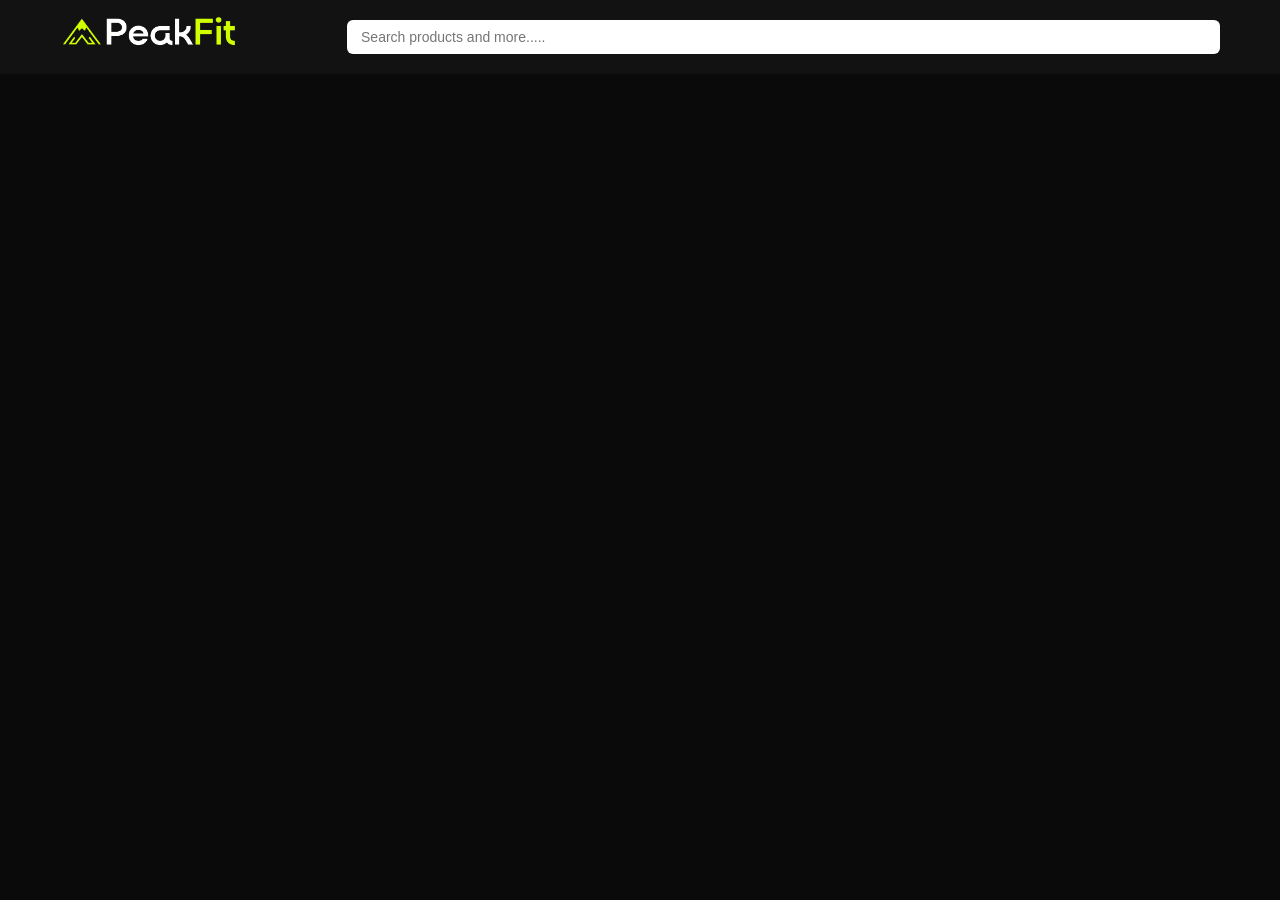
==== index.html @ 90b790bd "Estrusctura html y Google Fonts (Poppins) añadido" ====
<!DOCTYPE html>
<html lang="es">
<head>
  <meta charset="UTF-8">
  <meta name="viewport" content="width=device-width, initial-scale=1.0">

  <title>PeakFit</title>

  <!-- Fuente poppins -->
  <link href="https://fonts.googleapis.com/css2?family=Poppins:wght@400;600;700&display=swap" rel="stylesheet">

  <!-- Estilos -->
  <link rel="stylesheet" href="styles/global.css">
  <link rel="stylesheet" href="styles/header.css">
  <link rel="stylesheet" href="styles/hero.css">
  <link rel="stylesheet" href="styles/productos.css">
  <link rel="stylesheet" href="styles/footer.css">
</head>
<body>

  <div id="app"></div>

  <!-- Scripts -->
  <script src="components/header.js"></script>
  <script src="components/hero.js"></script>
  <script src="components/productos.js"></script>
  <script src="components/footer.js"></script>

</body>
</html>
---- styles/global.css ----
* {
  margin: 0;
  padding: 0;
  box-sizing: border-box;
}

body {
  background: #0a0a0a;
  color: white;
  font-family: sans-serif;
}
---- styles/header.css ----
/* header.css - Jisell Castro */

/* GENERAL */
.header {
  background-color: #121212;
  color: white;
  font-family: 'Poppins', sans-serif;
}

/* Logo, buscador e iconos */
.top-header {
  display: flex;
  align-items: center;
  justify-content: space-between;
  padding: 14px 60px;
  gap: 10px;
}

/* LOGO */
.logo img {
  width: 180px;
  height: auto;
}

/* BUSCADOR */
.search-box {
  flex: 0.9;
  display: flex;
  align-items: center;
  background: white;
  border-radius: 6px;
  overflow: hidden;
}

.search-box input {
  flex: 1;
  padding: 9px 14px;
  border: none;
  outline: none;
  font-size: 14px;
}

.search-box button {
  background: white;
  border: none;
  padding: 9px 13px;
  cursor: pointer;
}

.search-box button img {
  width: 16px;
  height: 16px;
}

/* ICONOS */
.icons {
  display: flex;
  gap: 18px;
}

.icons img {
  width: 30px;
  height: 30px;
}

/* Navegacion */
.bottom-header {
  display: flex;
  align-items: center;
  justify-content: space-between;
  padding: 10px 32px;
  border-top: 1px solid #2a2a2a;
}

.nav-links {
  display: flex;
  gap: 32px;
}

.nav-links a {
  color: white;
  text-decoration: none;
  font-size: 14px;
}
---- styles/hero.css ----
/* hero.css - Daniels Arias */
---- styles/productos.css ----
/* productos.css - Jhon Jairo Aguilar */
---- styles/footer.css ----
/* footer.css - Jhon Jairo Aguilar */
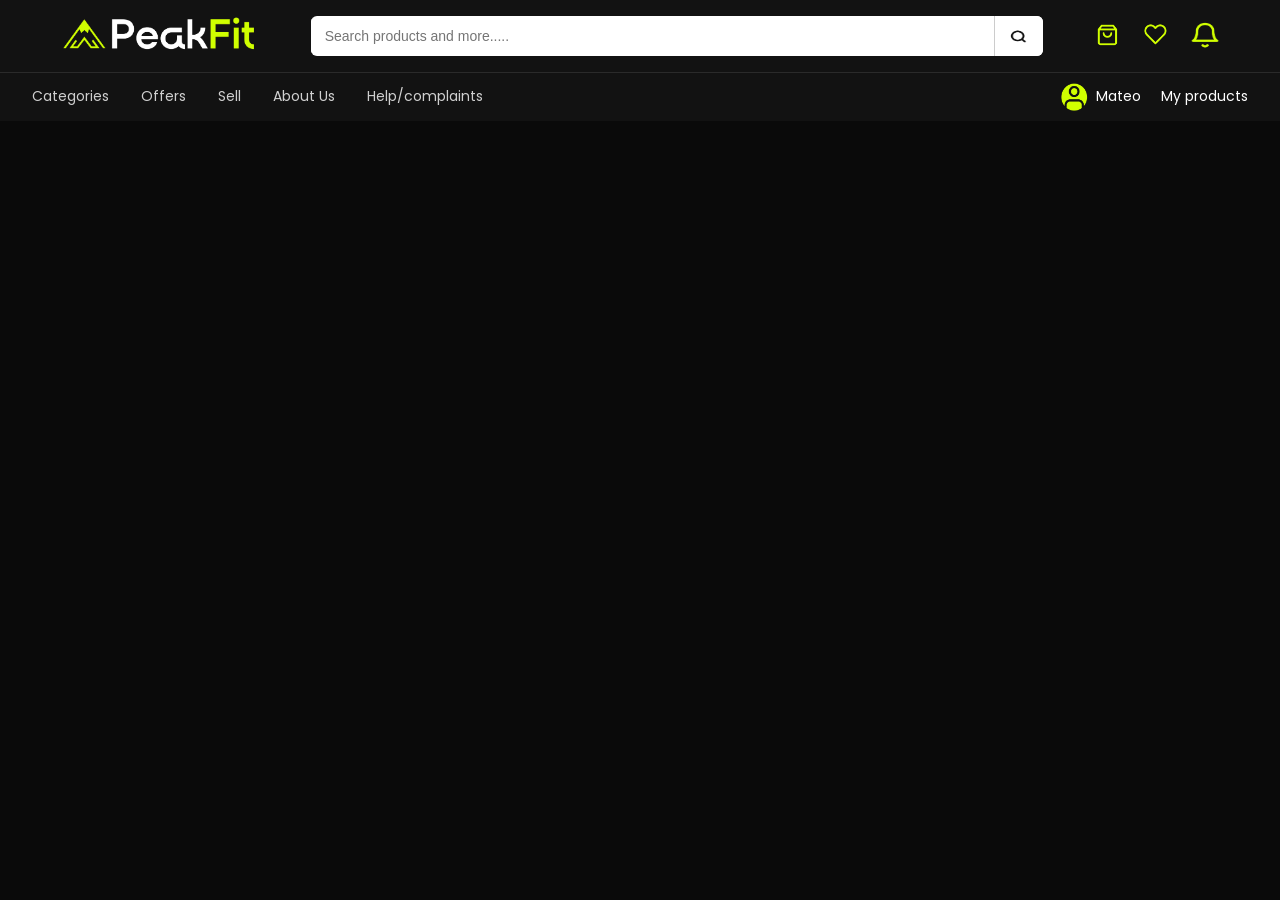
==== commit 87111c67: "estilos" ====
--- a/index.html
+++ b/index.html
@@ -1,21 +1,18 @@
 <!DOCTYPE html>
 <html lang="es">
+
 <head>
   <meta charset="UTF-8">
   <meta name="viewport" content="width=device-width, initial-scale=1.0">
-
   <title>PeakFit</title>
-
-  <!-- Fuente poppins -->
-  <link href="https://fonts.googleapis.com/css2?family=Poppins:wght@400;600;700&display=swap" rel="stylesheet">
-
-  <!-- Estilos -->
   <link rel="stylesheet" href="styles/global.css">
   <link rel="stylesheet" href="styles/header.css">
   <link rel="stylesheet" href="styles/hero.css">
   <link rel="stylesheet" href="styles/productos.css">
   <link rel="stylesheet" href="styles/footer.css">
+  <link rel="stylesheet" href="https://cdnjs.cloudflare.com/ajax/libs/font-awesome/6.5.0/css/all.min.css">
 </head>
+
 <body>
 
   <div id="app"></div>
@@ -27,4 +24,5 @@
   <script src="components/footer.js"></script>
 
 </body>
+
 </html>
--- a/styles/global.css
+++ b/styles/global.css
@@ -8,4 +8,4 @@
   background: #0a0a0a;
   color: white;
   font-family: sans-serif;
-}+}
--- a/styles/header.css
+++ b/styles/header.css
@@ -12,14 +12,28 @@
   display: flex;
   align-items: center;
   justify-content: space-between;
-  padding: 14px 60px;
+  padding: 14px 60px 14px 60px;
   gap: 10px;
 }
 
 /* LOGO */
+.logo {
+  display: flex;
+  align-items: center;
+  gap: 10px;
+  font-size: 24px;
+  font-weight: bold;
+  color: white;
+  white-space: nowrap;
+}
+
 .logo img {
-  width: 180px;
+  width: 200px;
   height: auto;
+}
+
+.logo span {
+  color: #D0FF00;
 }
 
 /* BUSCADOR */
@@ -38,32 +52,43 @@
   border: none;
   outline: none;
   font-size: 14px;
+  color: #333;
 }
 
 .search-box button {
   background: white;
   border: none;
+  border-left: 1px solid #ccc;
   padding: 9px 13px;
   cursor: pointer;
+  display: flex;
+  align-items: center;
 }
 
 .search-box button img {
-  width: 16px;
-  height: 16px;
-}
-
-/* ICONOS */
+  width: 22px;
+  height: 22px;
+}
+
+.search-box button img {
+  width: 22px;
+  height: 22px;
+}
+
+/* ICONOS: carrito, corazon y campana */
 .icons {
   display: flex;
+  align-items: center;
   gap: 18px;
 }
 
 .icons img {
   width: 30px;
   height: 30px;
-}
-
-/* Navegacion */
+  cursor: pointer;
+}
+
+/* Navegacion y usuario */
 .bottom-header {
   display: flex;
   align-items: center;
@@ -72,13 +97,122 @@
   border-top: 1px solid #2a2a2a;
 }
 
+/* links de navegacion */
 .nav-links {
   display: flex;
   gap: 32px;
 }
 
 .nav-links a {
-  color: white;
+  color: rgba(255, 255, 255, 0.8);
   text-decoration: none;
   font-size: 14px;
-}+}
+
+.nav-links a:hover {
+  color: white;
+}
+
+/* usuario */
+.user-section {
+  display: flex;
+  align-items: center;
+  gap: 20px;
+}
+
+.user-info {
+  display: flex;
+  align-items: center;
+  gap: 8px;
+  font-size: 14px;
+  color: white;
+}
+
+.user-info img {
+  width: 28px;
+  height: 28px;
+}
+
+.my-products {
+  font-size: 14px;
+  color: white;
+  cursor: pointer;
+}
+
+/* RESPONSIVE HEADER*/
+
+@media (max-width: 768px) {
+
+  .top-header {
+    flex-wrap: wrap;
+    padding: 14px 20px;
+    gap: 10px;
+  }
+
+  .logo img {
+    width: 100px;
+  }
+
+  .search-box {
+    flex: 1;
+    width: 100%;
+  }
+
+  .icons img {
+    width: 24px;
+    height: 24px;
+  }
+
+  .bottom-header {
+    flex-direction: column;
+    align-items: flex-start;
+    padding: 10px 20px;
+    gap: 10px;
+  }
+
+  .nav-links {
+    flex-wrap: wrap;
+    gap: 16px;
+  }
+
+  .user-section {
+    gap: 16px;
+  }
+
+}
+
+/* Responsive para celular */
+@media (max-width: 480px) {
+
+  .top-header {
+    padding: 10px 16px;
+  }
+
+  .logo img {
+    width: 80px;
+  }
+
+  .icons {
+    gap: 12px;
+  }
+
+  .icons img {
+    width: 20px;
+    height: 20px;
+  }
+
+  .nav-links {
+    gap: 12px;
+  }
+
+  .nav-links a {
+    font-size: 12px;
+  }
+
+  .search-box button img {
+    width: 18px;
+    height: 18px;
+  }
+
+}
+
--- a/styles/hero.css
+++ b/styles/hero.css
@@ -1 +1,146 @@
-/* hero.css - Daniels Arias */+/* hero.css - Persona 2 */
+
+@import url('https://fonts.googleapis.com/css2?family=Bayon&family=Jost:ital,wght@1,400&family=Poppins:wght@600&display=swap');
+
+/* ── BANNER SUPERIOR ── */
+.hero-top-banner {
+  background: #D0FF00;
+  text-align: center;
+  padding: 4px;
+  font-family: 'Jost', sans-serif;
+  font-style: italic;
+  font-size: 26px;
+  color: #0a0a0a;
+  letter-spacing: 1px;
+}
+
+/* ── HERO ── */
+.hero {
+  position: relative;
+  width: 100%;
+  height: 90vh;
+  background: linear-gradient(to bottom, #270149 0%, #0a0a0a 100%);
+  overflow: hidden;
+  display: flex;
+  align-items: center;
+}
+
+/* ── LOGO FONDO ── */
+.hero-bg-logo {
+  position: absolute;
+  right: 150px;
+  top: 50%;
+  transform: translateY(-50%);
+  height: 60%;
+  opacity: 1;
+  z-index: 1;
+}
+
+/* ── IMAGEN ATLETA ── */
+.hero-atleta {
+  position: absolute;
+  right: 80px;
+  bottom: 0;
+  height: 95%;
+  z-index: 2;
+  transition: opacity 0.4s ease-in-out;
+}
+
+/* ── CONTENIDO TEXTO ── */
+.hero-content {
+  position: relative;
+  z-index: 3;
+  padding: 0 60px;
+}
+
+.hero-aspire {
+  font-family: 'Bayon', sans-serif;
+  font-size: 16px;
+  color: rgba(255, 255, 255, 0.5);
+  letter-spacing: 3px;
+  text-transform: uppercase;
+  margin-bottom: 12px;
+}
+
+.hero-titulo {
+  font-family: 'Bayon', sans-serif;
+  font-size: 100px;
+  color: white;
+  line-height: 0.95;
+  text-transform: uppercase;
+  margin-bottom: 40px;
+  transition: opacity 0.4s ease-in-out;
+}
+
+.hero-titulo span {
+  color: #D0FF00;
+}
+
+/* ── BOTÓN ── */
+.hero-btn {
+  background: #D0FF00;
+  border: none;
+  padding: 20px 40px;
+  font-family: 'Poppins', sans-serif;
+  font-size: 20px;
+  font-weight: 600;
+  color: #0a0a0a;
+  cursor: pointer;
+  border-radius: 6px;
+  transition: background 0.2s;
+  display: flex;
+  align-items: center;
+  gap: 16px;
+}
+
+.hero-btn-flecha {
+  width: 48px;
+  height: 48px;
+  object-fit: contain;
+}
+.hero-btn:hover {
+  background: white;
+}
+
+.hero-btn-flecha {
+  width: 36px;
+  height: 36px;
+  object-fit: contain;
+}
+
+/* ── PUNTOS ── */
+.hero-dots {
+  position: absolute;
+  bottom: 60px;
+  left: 50%;
+  transform: translateX(-50%);
+  display: flex;
+  gap: 16px;
+  z-index: 4;
+}
+
+.hero-dot {
+  width: 18px;
+  height: 18px;
+  border-radius: 50%;
+  background: rgba(255, 255, 255, 0.4);
+  border: none;
+  cursor: pointer;
+  transition: background 0.3s;
+}
+
+.hero-dot.active {
+  background: white;
+}
+
+/* ── BANNER INFERIOR ── */
+.hero-bottom-banner {
+  background: #D0FF00;
+  padding: 14px;
+  text-align: center;
+  font-family: 'Bayon', sans-serif;
+  font-size: 36px;
+  color: #0a0a0a;
+  letter-spacing: 30px;
+  text-transform: uppercase;
+}
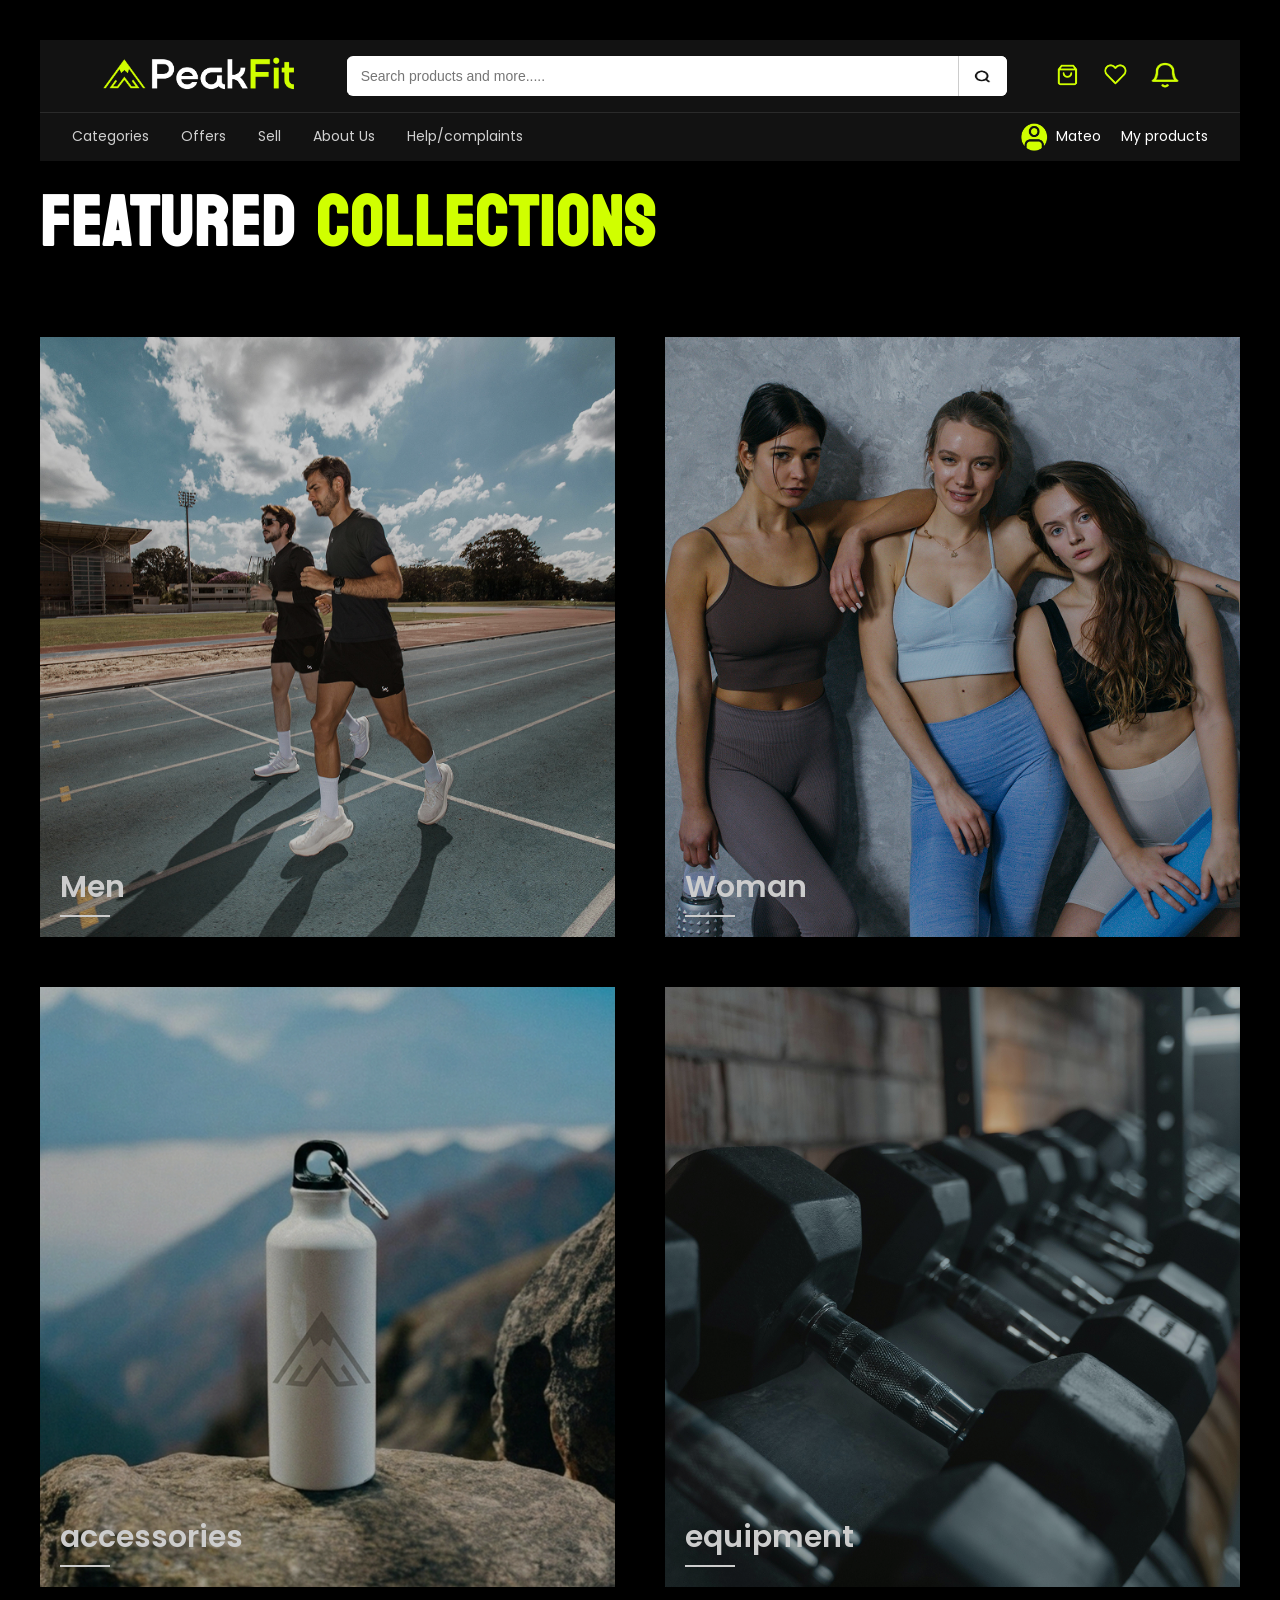
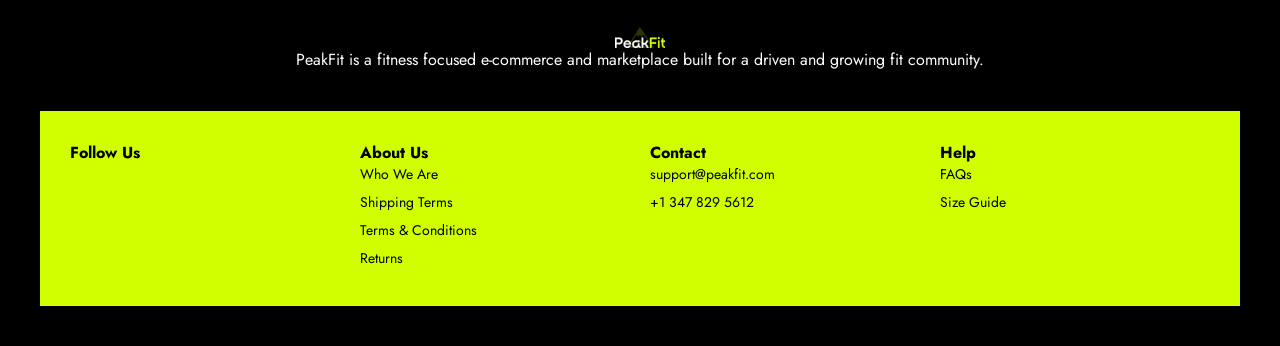
==== commit 7043401d: "in procces" ====
--- a/index.html
+++ b/index.html
@@ -5,17 +5,28 @@
   <meta charset="UTF-8">
   <meta name="viewport" content="width=device-width, initial-scale=1.0">
   <title>PeakFit</title>
+
+  <!-- Estilos -->
   <link rel="stylesheet" href="styles/global.css">
   <link rel="stylesheet" href="styles/header.css">
   <link rel="stylesheet" href="styles/hero.css">
   <link rel="stylesheet" href="styles/productos.css">
   <link rel="stylesheet" href="styles/footer.css">
-  <link rel="stylesheet" href="https://cdnjs.cloudflare.com/ajax/libs/font-awesome/6.5.0/css/all.min.css">
 </head>
 
 <body>
 
   <div id="app"></div>
+
+
+
+
+
+
+
+
+  <section id="collections-section"> </section>
+  <footer id="footer"></footer>
 
   <!-- Scripts -->
   <script src="components/header.js"></script>
--- a/styles/hero.css
+++ b/styles/hero.css
@@ -1,4 +1,4 @@
-/* hero.css - Persona 2 */
+/* hero.css - Daniels Arias */
 
 @import url('https://fonts.googleapis.com/css2?family=Bayon&family=Jost:ital,wght@1,400&family=Poppins:wght@600&display=swap');
 
@@ -143,4 +143,138 @@
   color: #0a0a0a;
   letter-spacing: 30px;
   text-transform: uppercase;
+}
+/* ── RESPONSIVE ── */
+
+/* ── TABLET (iPad ~768px–1024px) ── */
+@media (max-width: 1024px) {
+  .hero {
+    height: 80vh;
+    min-height: 560px;
+  }
+
+  .hero-bg-logo {
+    right: 60px;
+    height: 50%;
+  }
+
+  .hero-atleta {
+    right: 20px;
+    height: 80%;
+  }
+
+  .hero-content {
+    padding: 0 40px;
+    max-width: 55%;
+  }
+
+  .hero-titulo {
+    font-size: 72px;
+  }
+
+  .hero-btn {
+    padding: 16px 28px;
+    font-size: 17px;
+  }
+
+  .hero-bottom-banner {
+    font-size: 28px;
+    letter-spacing: 16px;
+  }
+}
+
+/* ── PHONE (≤767px) ── */
+@media (max-width: 767px) {
+  .hero-top-banner {
+    font-size: 16px;
+    padding: 6px 12px;
+  }
+
+  .hero {
+    height: 100svh;
+    min-height: 600px;
+    flex-direction: column;
+    align-items: stretch;
+    justify-content: flex-start;
+    background: linear-gradient(to bottom, #270149 0%, #0a0a0a 100%);
+  }
+
+  .hero-bg-logo {
+    top: 18%;
+    right: 50%;
+    transform: translateX(50%);
+    height: 38%;
+    opacity: 1;
+    z-index: 1;
+  }
+
+  .hero-atleta {
+    position: absolute;
+    top: 8%;
+    left: 0;
+    right: 0;
+    width: 100%;
+    height: 55%;
+    object-fit: contain;
+    object-position: bottom center;
+    z-index: 2;
+  }
+
+  .hero-content {
+    position: absolute;
+    bottom: 90px;
+    left: 0;
+    right: 0;
+    z-index: 3;
+    padding: 0 28px;
+    max-width: 100%;
+    background: transparent;
+  }
+
+  .hero-aspire {
+    font-size: 11px;
+    letter-spacing: 3px;
+    margin-bottom: 10px;
+    color: rgba(255, 255, 255, 0.45);
+  }
+
+  .hero-titulo {
+    font-size: 44px;
+    line-height: 0.93;
+    margin-bottom: 24px;
+  }
+
+  .hero-btn {
+    padding: 16px 28px;
+    font-size: 15px;
+    gap: 10px;
+    width: 100%;
+    justify-content: center;
+  }
+
+  .hero-btn-flecha {
+    width: 26px;
+    height: 26px;
+  }
+
+  .hero-dots {
+    position: absolute;
+    bottom: 36px;
+    left: 50%;
+    transform: translateX(-50%);
+    justify-content: center;
+    gap: 10px;
+    z-index: 4;
+  }
+
+  .hero-dot {
+    width: 10px;
+    height: 10px;
+  }
+
+  .hero-bottom-banner {
+    font-size: 14px;
+    letter-spacing: 6px;
+    padding: 12px 16px;
+  }
 }
--- a/styles/footer.css
+++ b/styles/footer.css
@@ -1 +1,175 @@
-/* footer.css - Jhon Jairo Aguilar */+@import url("https://fonts.googleapis.com/css2?family=Bayon&family=Jost:ital,wght@1,400&family=Poppins:wght@600&display=swap");
+
+body {
+  background: black;
+  color: white;
+  font-family: "Jost", sans-serif;
+  margin: 40px;
+}
+
+.collections-title {
+  text-align: left;
+  font-size: 70px;
+  font-family: "Bayon", sans-serif;
+  letter-spacing: 2px;
+  padding-bottom: 50px;
+}
+
+.collections-title span {
+  color: #d0ff00;
+}
+
+.collections-container {
+  display: grid;
+  grid-template-columns: repeat(2, 1fr);
+  gap: 50px;
+}
+
+.card {
+  position: relative;
+  overflow: hidden;
+  height: 600px;
+  cursor: pointer;
+}
+
+.card img {
+  width: 100%;
+  height: 100%;
+  object-fit: cover;
+  transition: transform 0.5s ease;
+}
+
+.overlay {
+  position: absolute;
+  bottom: 20px;
+  left: 20px;
+}
+
+.overlay h3 {
+  font-family: "Poppins", sans-serif;
+  font-size: 30px;
+  font-weight: 600;
+  margin-bottom: 5px;
+  transition: color 0.3s ease;
+}
+
+.line {
+  display: block;
+  width: 50px;
+  height: 2px;
+  background: white;
+  transition:
+    width 0.4s ease,
+    background 0.3s ease;
+}
+
+.card:hover img {
+  transform: scale(1.2);
+}
+
+.card:hover h3 {
+  color: #d0ff00;
+}
+
+.card:hover .line {
+  width: 200px;
+  background: #d0ff00;
+}
+
+.card::after {
+  content: "";
+  position: absolute;
+  inset: 0;
+  background: rgba(0, 0, 0, 0.2);
+  transition: 0.3s;
+}
+
+.card:hover::after {
+  background: rgba(0, 0, 0, 0.4);
+}
+
+.footer-top {
+  text-align: center;
+  padding: 40px 20px;
+}
+
+.logo-box {
+  display: flex;
+  justify-content: center;
+  align-items: center;
+  gap: 15px;
+}
+
+.logo-box img {
+  width: 50px;
+}
+
+.logo-box h2 {
+  font-size: 50px;
+  color: #d0ff00;
+  font-family: "Bayon", sans-serif;
+}
+
+.logo-box span {
+  color: white;
+}
+
+.footer-bottom {
+  background: #d0ff00;
+  color: black;
+  display: grid;
+  grid-template-columns: repeat(4, 1fr);
+  padding: 30px;
+  gap: 20px;
+}
+
+.footer-bottom ul {
+  list-style: none;
+  padding: 0;
+}
+
+.footer-bottom li {
+  margin-bottom: 8px;
+  font-size: 14px;
+}
+
+.social i {
+  margin-right: 10px;
+  font-size: 20px;
+  cursor: pointer;
+}
+
+/* Responsive Styles */
+
+@media (max-width: 900px) {
+  .footer-bottom {
+    grid-template-columns: repeat(2, 1fr);
+  }
+}
+
+@media (max-width: 500px) {
+  .footer-bottom {
+    grid-template-columns: 1fr;
+    text-align: center;
+  }
+
+  .collections-title {
+    font-size: 40px;
+    padding-left: 20px;
+  }
+
+  .collections-container {
+    @media (max-width: 500px) {
+      grid-template-columns: 1fr;
+      padding: 20px;
+    }
+  }
+
+  .logo-box h2 {
+    font-size: 35px;
+  }
+
+  .card {
+    height: 250px;
+  }
+}
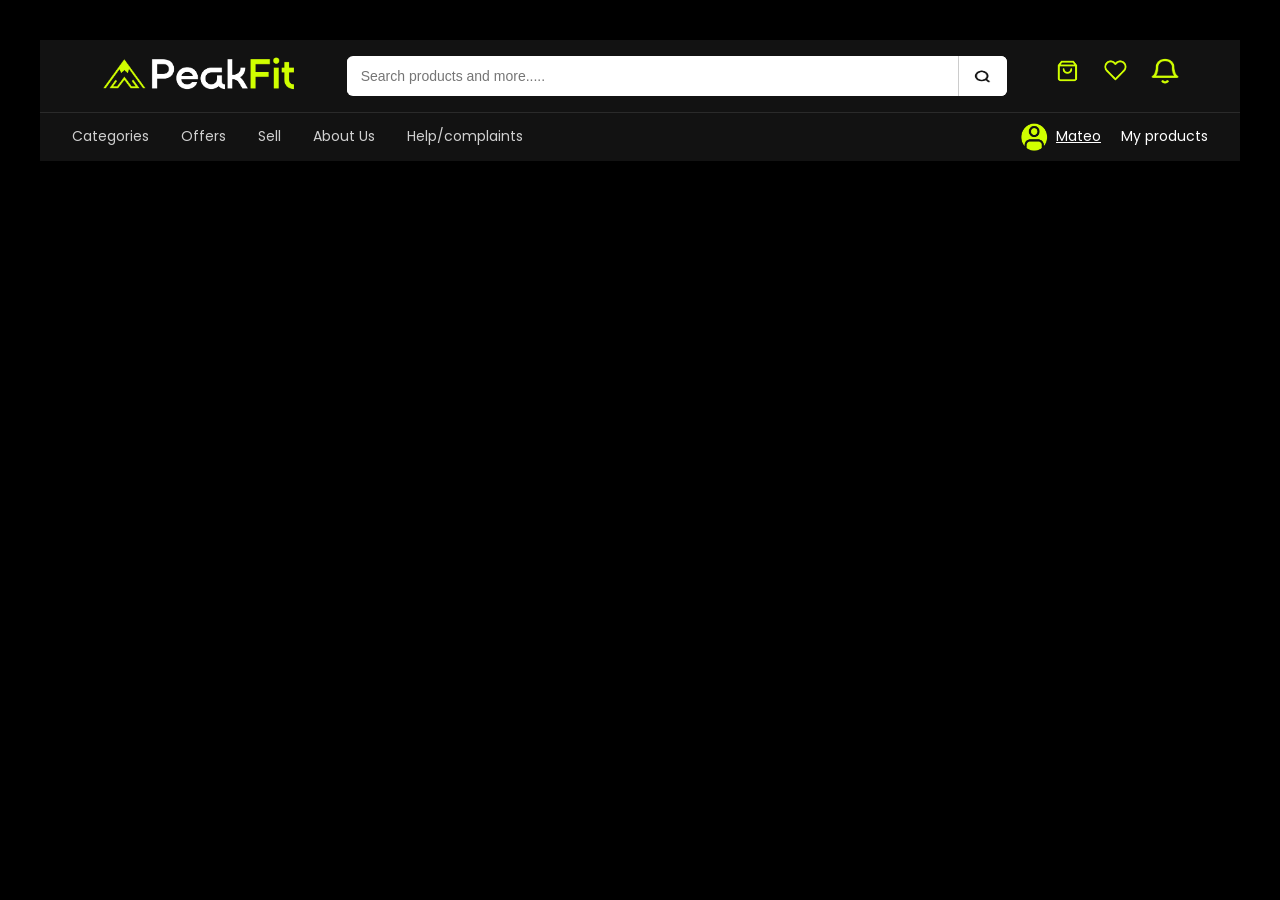
==== commit 738c09d6: "Merge branch 'main' into feature/header" ====
--- a/index.html
+++ b/index.html
@@ -4,7 +4,11 @@
 <head>
   <meta charset="UTF-8">
   <meta name="viewport" content="width=device-width, initial-scale=1.0">
+
   <title>PeakFit</title>
+
+  <!-- Fuente poppins -->
+  <link href="https://fonts.googleapis.com/css2?family=Poppins:wght@400;600;700&display=swap" rel="stylesheet">
 
   <!-- Estilos -->
   <link rel="stylesheet" href="styles/global.css">
@@ -12,21 +16,12 @@
   <link rel="stylesheet" href="styles/hero.css">
   <link rel="stylesheet" href="styles/productos.css">
   <link rel="stylesheet" href="styles/footer.css">
+  <link rel="stylesheet" href="https://cdnjs.cloudflare.com/ajax/libs/font-awesome/6.5.0/css/all.min.css">
 </head>
 
 <body>
 
   <div id="app"></div>
-
-
-
-
-
-
-
-
-  <section id="collections-section"> </section>
-  <footer id="footer"></footer>
 
   <!-- Scripts -->
   <script src="components/header.js"></script>
--- a/styles/header.css
+++ b/styles/header.css
@@ -139,18 +139,18 @@
   cursor: pointer;
 }
 
-/* RESPONSIVE HEADER*/
-
-@media (max-width: 768px) {
+
+/* Responsive de tablet */
+@media (max-width: 1024px) {
 
   .top-header {
     flex-wrap: wrap;
-    padding: 14px 20px;
+    padding: 14px 40px;
     gap: 10px;
   }
 
   .logo img {
-    width: 100px;
+    width: 150px;
   }
 
   .search-box {
@@ -159,20 +159,20 @@
   }
 
   .icons img {
-    width: 24px;
-    height: 24px;
+    width: 26px;
+    height: 26px;
   }
 
   .bottom-header {
     flex-direction: column;
     align-items: flex-start;
-    padding: 10px 20px;
+    padding: 10px 40px;
     gap: 10px;
   }
 
   .nav-links {
     flex-wrap: wrap;
-    gap: 16px;
+    gap: 24px;
   }
 
   .user-section {
@@ -180,6 +180,7 @@
   }
 
 }
+
 
 /* Responsive para celular */
 @media (max-width: 480px) {
@@ -214,5 +215,4 @@
     height: 18px;
   }
 
-}
-
+}
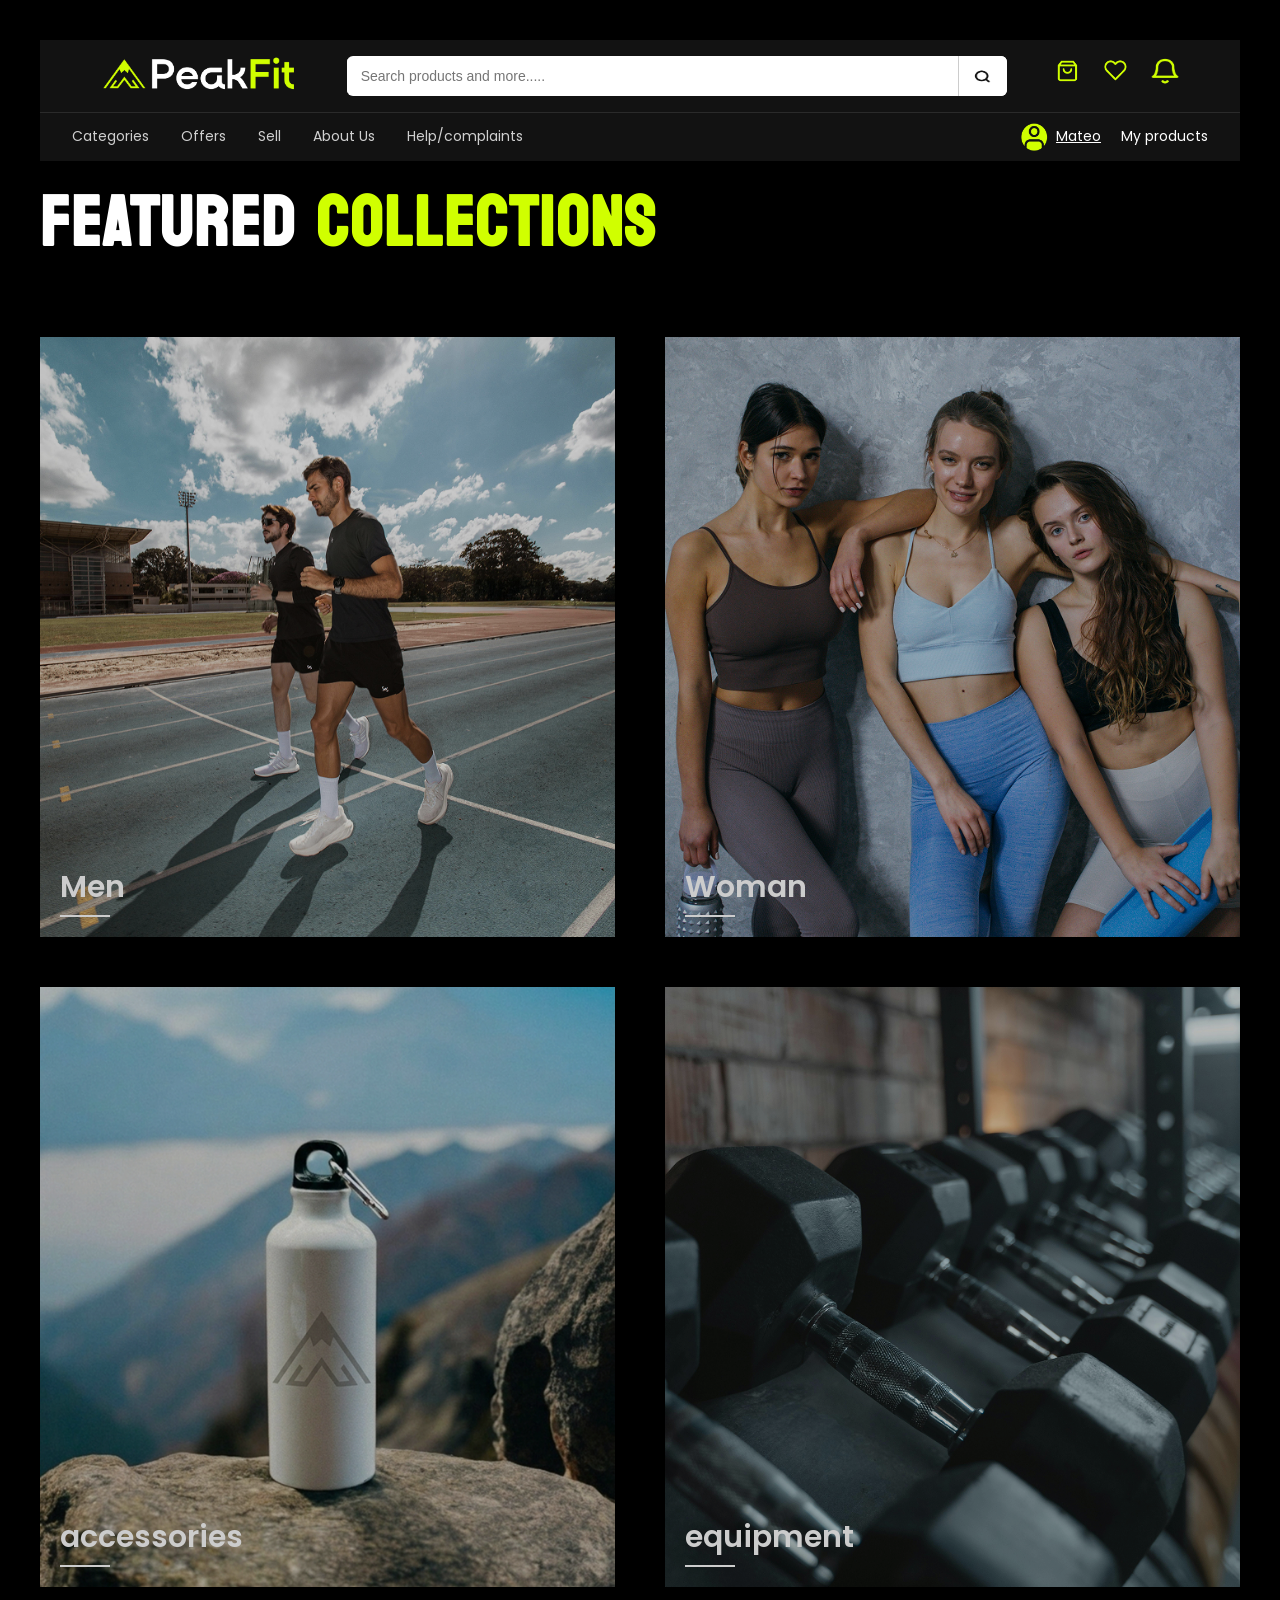
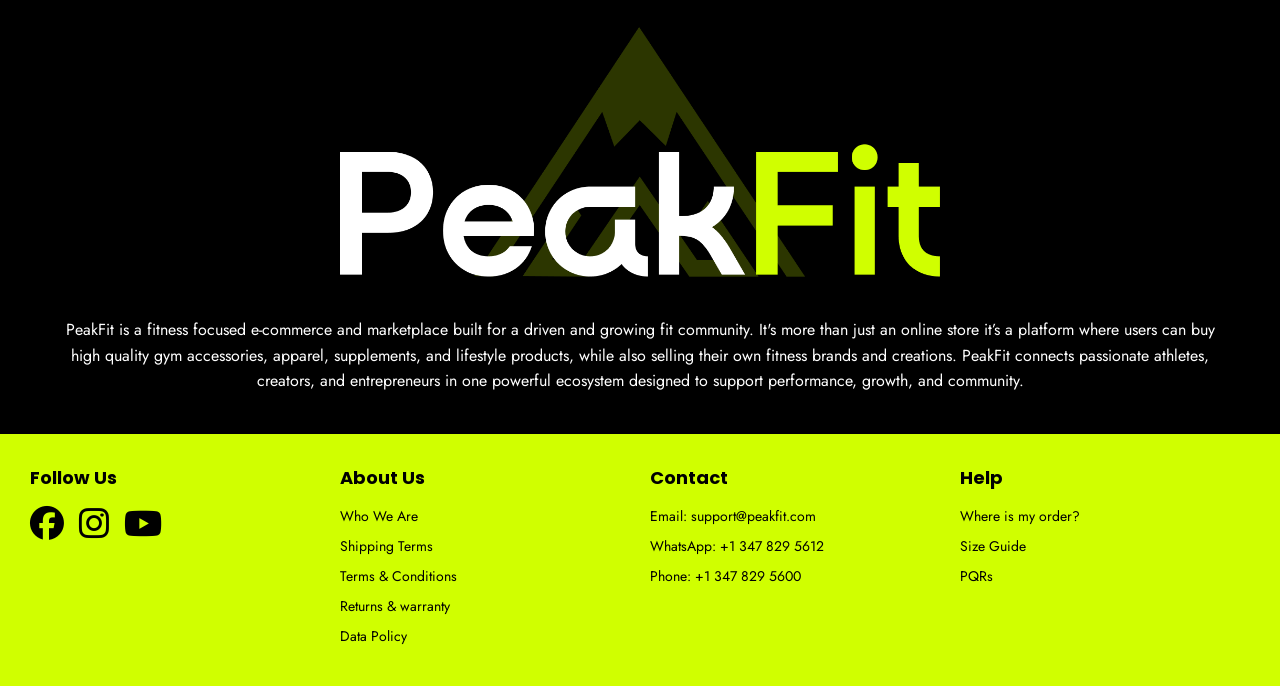
==== commit 0d833eb4: "footer terminado" ====
--- a/index.html
+++ b/index.html
@@ -4,11 +4,7 @@
 <head>
   <meta charset="UTF-8">
   <meta name="viewport" content="width=device-width, initial-scale=1.0">
-
   <title>PeakFit</title>
-
-  <!-- Fuente poppins -->
-  <link href="https://fonts.googleapis.com/css2?family=Poppins:wght@400;600;700&display=swap" rel="stylesheet">
 
   <!-- Estilos -->
   <link rel="stylesheet" href="styles/global.css">
@@ -23,11 +19,22 @@
 
   <div id="app"></div>
 
+
+
+
+
+
+
+
+  <section id="collections-section"> </section>
+  <footer id="footer"></footer>
+
   <!-- Scripts -->
   <script src="components/header.js"></script>
   <script src="components/hero.js"></script>
   <script src="components/productos.js"></script>
   <script src="components/footer.js"></script>
+  <script type="module" src="home.js"></script>
 
 </body>
 
--- a/styles/footer.css
+++ b/styles/footer.css
@@ -1,9 +1,10 @@
-@import url("https://fonts.googleapis.com/css2?family=Bayon&family=Jost:ital,wght@1,400&family=Poppins:wght@600&display=swap");
+@import url("https://fonts.googleapis.com/css2?family=Bayon&family=Jost:wght@1,400&family=Poppins:wght@600&display=swap");
 
 body {
   background: black;
   color: white;
   font-family: "Jost", sans-serif;
+  font-style: normal;
   margin: 40px;
 }
 
@@ -87,10 +88,12 @@
 .card:hover::after {
   background: rgba(0, 0, 0, 0.4);
 }
-
+/* Footer Styles */
 .footer-top {
   text-align: center;
   padding: 40px 20px;
+  line-height: 1.6;
+  
 }
 
 .logo-box {
@@ -101,17 +104,8 @@
 }
 
 .logo-box img {
-  width: 50px;
-}
-
-.logo-box h2 {
-  font-size: 50px;
-  color: #d0ff00;
-  font-family: "Bayon", sans-serif;
-}
-
-.logo-box span {
-  color: white;
+  width: 600px;
+  margin-bottom: 40px;
 }
 
 .footer-bottom {
@@ -121,55 +115,135 @@
   grid-template-columns: repeat(4, 1fr);
   padding: 30px;
   gap: 20px;
+  margin-left: -40px;
+  margin-right: -40px;
+  margin-bottom: -40px;
 }
 
 .footer-bottom ul {
   list-style: none;
   padding: 0;
+  
+}
+
+.footer-bottom h4 {
+  font-size: 18px;
+  margin-bottom: 15px;
+  font-family: "Poppins", sans-serif;
 }
 
 .footer-bottom li {
-  margin-bottom: 8px;
+  margin-bottom: 10px;
   font-size: 14px;
-}
+  transition: color 0.3s ease;
+  cursor: pointer;
+}
+
+.footer-bottom li:hover {
+  color: #6a8306;
+  scale: 1.01; 
+}
+
 
 .social i {
   margin-right: 10px;
-  font-size: 20px;
+  font-size: 34px;
   cursor: pointer;
-}
-
+  
+}
+
+.social i:hover {
+  color: #6a8306;
+  scale: 1.1;
+}
 /* Responsive Styles */
 
+/* ==========================
+   📱 TABLET (≤ 900px)
+========================== */
 @media (max-width: 900px) {
+
+  .collections-title {
+    font-size: 50px;
+  }
+
+  .collections-container {
+    grid-template-columns: repeat(2, 1fr);
+    gap: 30px;
+  }
+
+  .card {
+    height: 400px;
+  }
+
+  /* footer */
   .footer-bottom {
     grid-template-columns: repeat(2, 1fr);
   }
-}
-
+
+  .logo-box img {
+    width: 300px; 
+  }
+}
+
+/* ==========================
+   📱 MOBILE (≤ 500px)
+========================== */
 @media (max-width: 500px) {
+
+  body {
+    margin: 20px; /* menos margen en celular */
+  }
+
+  /* collections */
+  .collections-title {
+    font-size: 38px;
+    padding-left: 0;
+  }
+
+  .collections-container {
+    grid-template-columns: 1fr;
+    gap: 20px;
+  }
+
+  .card {
+    height: 280px;
+  }
+
+  .overlay h3 {
+    font-size: 22px;
+  }
+
+  .line {
+    width: 40px;
+  }
+
+  /* footer */
   .footer-bottom {
     grid-template-columns: 1fr;
     text-align: center;
-  }
-
-  .collections-title {
-    font-size: 40px;
-    padding-left: 20px;
-  }
-
-  .collections-container {
-    @media (max-width: 500px) {
-      grid-template-columns: 1fr;
-      padding: 20px;
-    }
-  }
-
-  .logo-box h2 {
-    font-size: 35px;
-  }
-
-  .card {
-    height: 250px;
-  }
-}
+    margin-left: -20px;
+    margin-right: -20px;
+    margin-bottom: -20px;
+  }
+
+  .footer-top {
+    padding: 30px 10px;
+  }
+
+  .logo-box img {
+    width: 150px;
+  }
+
+  .footer-bottom h4 {
+    font-size: 16px;
+  }
+
+  .footer-bottom li {
+    font-size: 13px;
+  }
+
+  .social i {
+    font-size: 26px;
+  }
+}
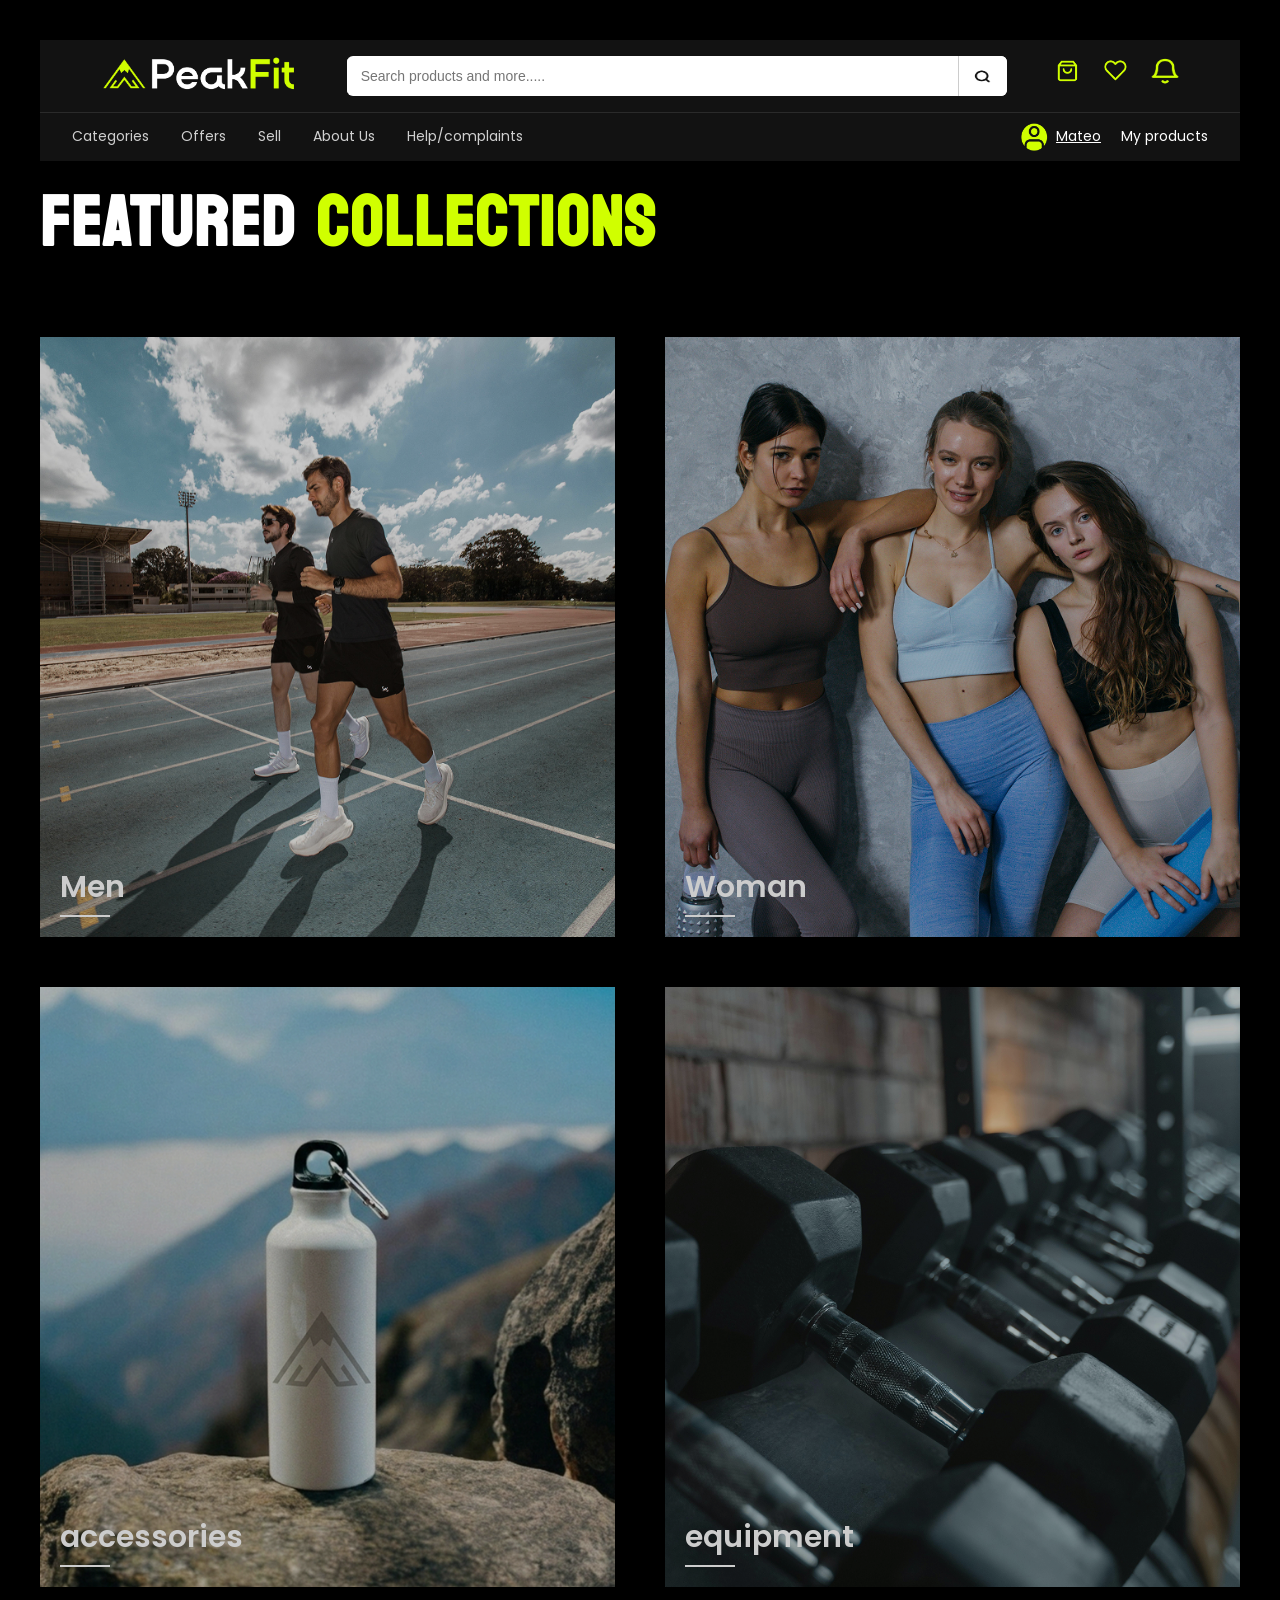
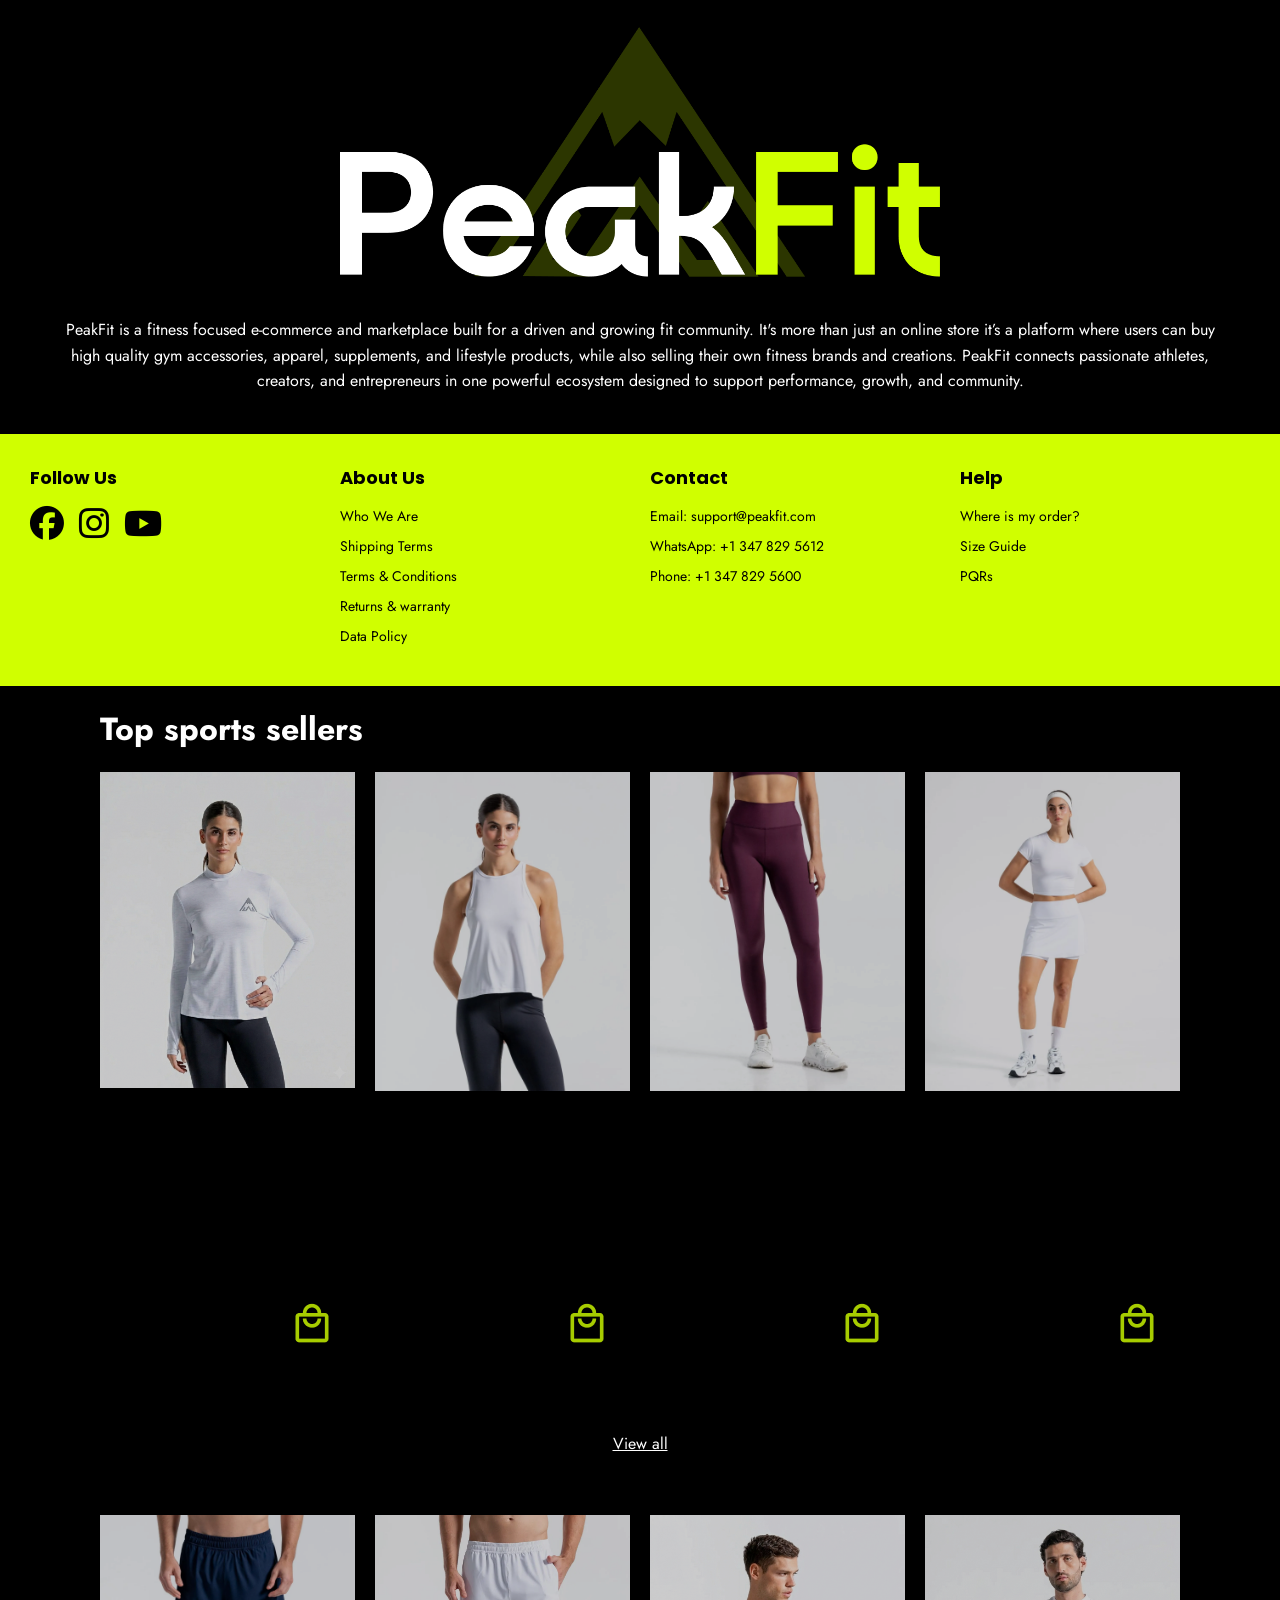
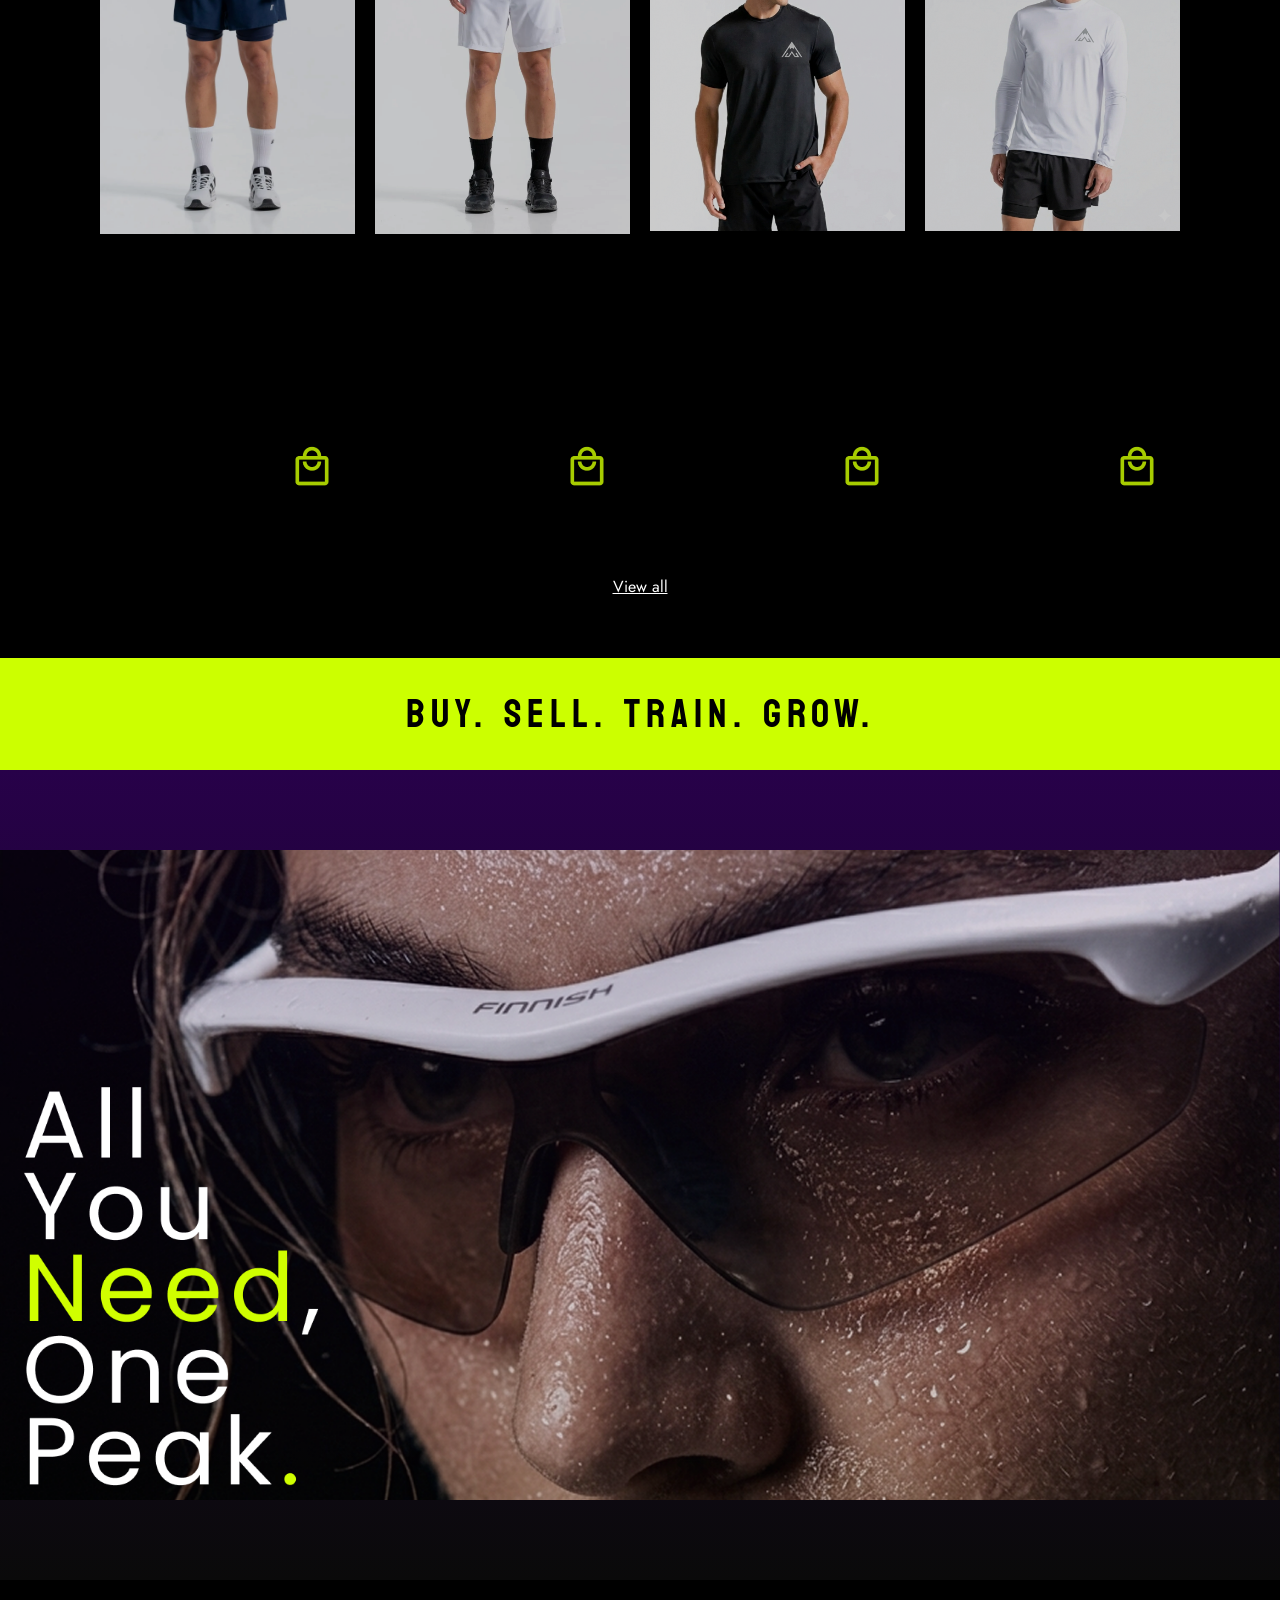
==== commit 32e59408: "Merge branch 'main' into develop" ====
--- a/index.html
+++ b/index.html
@@ -5,8 +5,6 @@
   <meta charset="UTF-8">
   <meta name="viewport" content="width=device-width, initial-scale=1.0">
   <title>PeakFit</title>
-
-  <!-- Estilos -->
   <link rel="stylesheet" href="styles/global.css">
   <link rel="stylesheet" href="styles/header.css">
   <link rel="stylesheet" href="styles/hero.css">
--- a/styles/hero.css
+++ b/styles/hero.css
@@ -1,8 +1,7 @@
 /* hero.css - Daniels Arias */
-
 @import url('https://fonts.googleapis.com/css2?family=Bayon&family=Jost:ital,wght@1,400&family=Poppins:wght@600&display=swap');
 
-/* ── BANNER SUPERIOR ── */
+/* BANNER SUPERIOR */
 .hero-top-banner {
   background: #D0FF00;
   text-align: center;
@@ -14,7 +13,7 @@
   letter-spacing: 1px;
 }
 
-/* ── HERO ── */
+/* HERO */
 .hero {
   position: relative;
   width: 100%;
@@ -25,7 +24,7 @@
   align-items: center;
 }
 
-/* ── LOGO FONDO ── */
+/* LOGO FONDO */
 .hero-bg-logo {
   position: absolute;
   right: 150px;
@@ -36,7 +35,7 @@
   z-index: 1;
 }
 
-/* ── IMAGEN ATLETA ── */
+/* IMAGEN ATLETA */
 .hero-atleta {
   position: absolute;
   right: 80px;
@@ -46,7 +45,7 @@
   transition: opacity 0.4s ease-in-out;
 }
 
-/* ── CONTENIDO TEXTO ── */
+/* CONTENIDO TEXTO */
 .hero-content {
   position: relative;
   z-index: 3;
@@ -76,7 +75,7 @@
   color: #D0FF00;
 }
 
-/* ── BOTÓN ── */
+/* BOTÓN */
 .hero-btn {
   background: #D0FF00;
   border: none;
@@ -93,11 +92,6 @@
   gap: 16px;
 }
 
-.hero-btn-flecha {
-  width: 48px;
-  height: 48px;
-  object-fit: contain;
-}
 .hero-btn:hover {
   background: white;
 }
@@ -108,7 +102,7 @@
   object-fit: contain;
 }
 
-/* ── PUNTOS ── */
+/* PUNTOS */
 .hero-dots {
   position: absolute;
   bottom: 60px;
@@ -133,7 +127,7 @@
   background: white;
 }
 
-/* ── BANNER INFERIOR ── */
+/* BANNER INFERIOR */
 .hero-bottom-banner {
   background: #D0FF00;
   padding: 14px;
@@ -144,9 +138,8 @@
   letter-spacing: 30px;
   text-transform: uppercase;
 }
-/* ── RESPONSIVE ── */
-
-/* ── TABLET (iPad ~768px–1024px) ── */
+
+/* TABLET */
 @media (max-width: 1024px) {
   .hero {
     height: 80vh;
@@ -183,7 +176,7 @@
   }
 }
 
-/* ── PHONE (≤767px) ── */
+/* PHONE */
 @media (max-width: 767px) {
   .hero-top-banner {
     font-size: 16px;
--- a/styles/productos.css
+++ b/styles/productos.css
@@ -1 +1,203 @@
-/* productos.css - Jhon Jairo Aguilar */+/* productos.css - Jeronimo Escobar */
+
+@import url('https://fonts.googleapis.com/css2?family=Poppins:wght@500&family=Bayon&display=swap');
+
+body {
+  margin: 0;
+  font-family: 'Poppins', sans-serif;
+  background: linear-gradient(to bottom, #17002c, #000);
+  color: white;
+}
+
+.productos {
+  padding: 60px;
+}
+
+.titulo {
+  font-size: 32px;
+  margin-bottom: 20px;
+}
+
+.grid {
+  display: grid;
+  grid-template-columns: repeat(4, 1fr);
+  gap: 20px;
+  margin-bottom: 20px;
+}
+
+.card {
+  position: relative;
+  overflow: hidden;
+}
+
+/* IMÁGENES */
+.img-container {
+  position: relative;
+}
+
+.img1, .img2 {
+  width: 100%;
+  height: 460px;
+  object-fit: cover;
+  display: block;
+  transition: opacity 0.3s ease;
+}
+
+.img2 {
+  position: absolute;
+  top: 0;
+  left: 0;
+  opacity: 0;
+}
+
+/* HOVER IMAGEN */
+.card:hover .img2 {
+  opacity: 1;
+}
+
+.card:hover .img1 {
+  opacity: 0;
+}
+
+/* INFO (APARECE SOLO EN HOVER) */
+.info {
+  position: absolute;
+  bottom: 0;
+  left: 0;
+  width: 100%;
+  background: black;
+  padding: 8px;
+  opacity: 0;
+  transition: opacity 0.3s ease;
+}
+
+.card:hover .info {
+  opacity: 1;
+}
+
+.nombre {
+  font-size: 13px;
+}
+
+.precio {
+  font-size: 13px;
+  color: #ccff00;
+}
+
+/* ICONO */
+.icono {
+  position: absolute;
+  bottom: 10px;
+  right: 10px;
+}
+
+.icono img {
+  width: 35px;
+  height: auto;
+}
+
+/* VIEW ALL */
+.view-all {
+  text-align: center;
+  margin: 60px 0;
+  text-decoration: underline;
+  cursor: pointer;
+}
+
+/* BANNER */
+.banner {
+  background: #ccff00;
+  color: black;
+  text-align: center;
+  padding: 20px;
+  font-family: 'Bayon', sans-serif;
+  letter-spacing: 6px;
+  margin-top: 40px;
+  font-size: 40px;
+}
+
+/* HERO */
+.hero {
+  position: relative;
+  margin-top: 0px;
+}
+
+.hero img {
+  width: 100vw;
+  height: auto;
+}
+
+.banner,
+.hero {
+  width: 100vw;
+  margin-left: calc(-50vw + 50%);
+}
+/* tablet */ 
+@media (max-width: 1024px) {
+
+  .grid {
+    grid-template-columns: repeat(2, 1fr); /* 2 columnas */
+  }
+
+  .img1, .img2 {
+    height: 280px;
+  }
+
+  .titulo {
+    font-size: 28px;
+  }
+
+  .hero-text h1 {
+    font-size: 36px;
+  }
+
+  .banner {
+    font-size: 24px;
+    letter-spacing: 5px;
+  }
+}
+
+/* mobil */ 
+@media (max-width: 600px) {
+
+  .productos {
+    padding: 20px;
+  }
+
+  .grid {
+    grid-template-columns: repeat(2, 1fr); 
+    gap: 10px; 
+  }
+
+  .img1, .img2 {
+    height: 260px;
+  }
+
+  .titulo {
+    font-size: 24px;
+    text-align: center;
+  }
+
+  .view-all {
+    font-size: 14px;
+  }
+
+  .banner {
+    font-size: 18px;
+    letter-spacing: 3px;
+    padding: 10px;
+  }
+
+  .hero-text {
+    top: 15%;
+    left: 5%;
+  }
+
+  .hero-text h1 {
+    font-size: 28px;
+  }
+
+  .icono img {
+    width: 28px;
+  }
+}
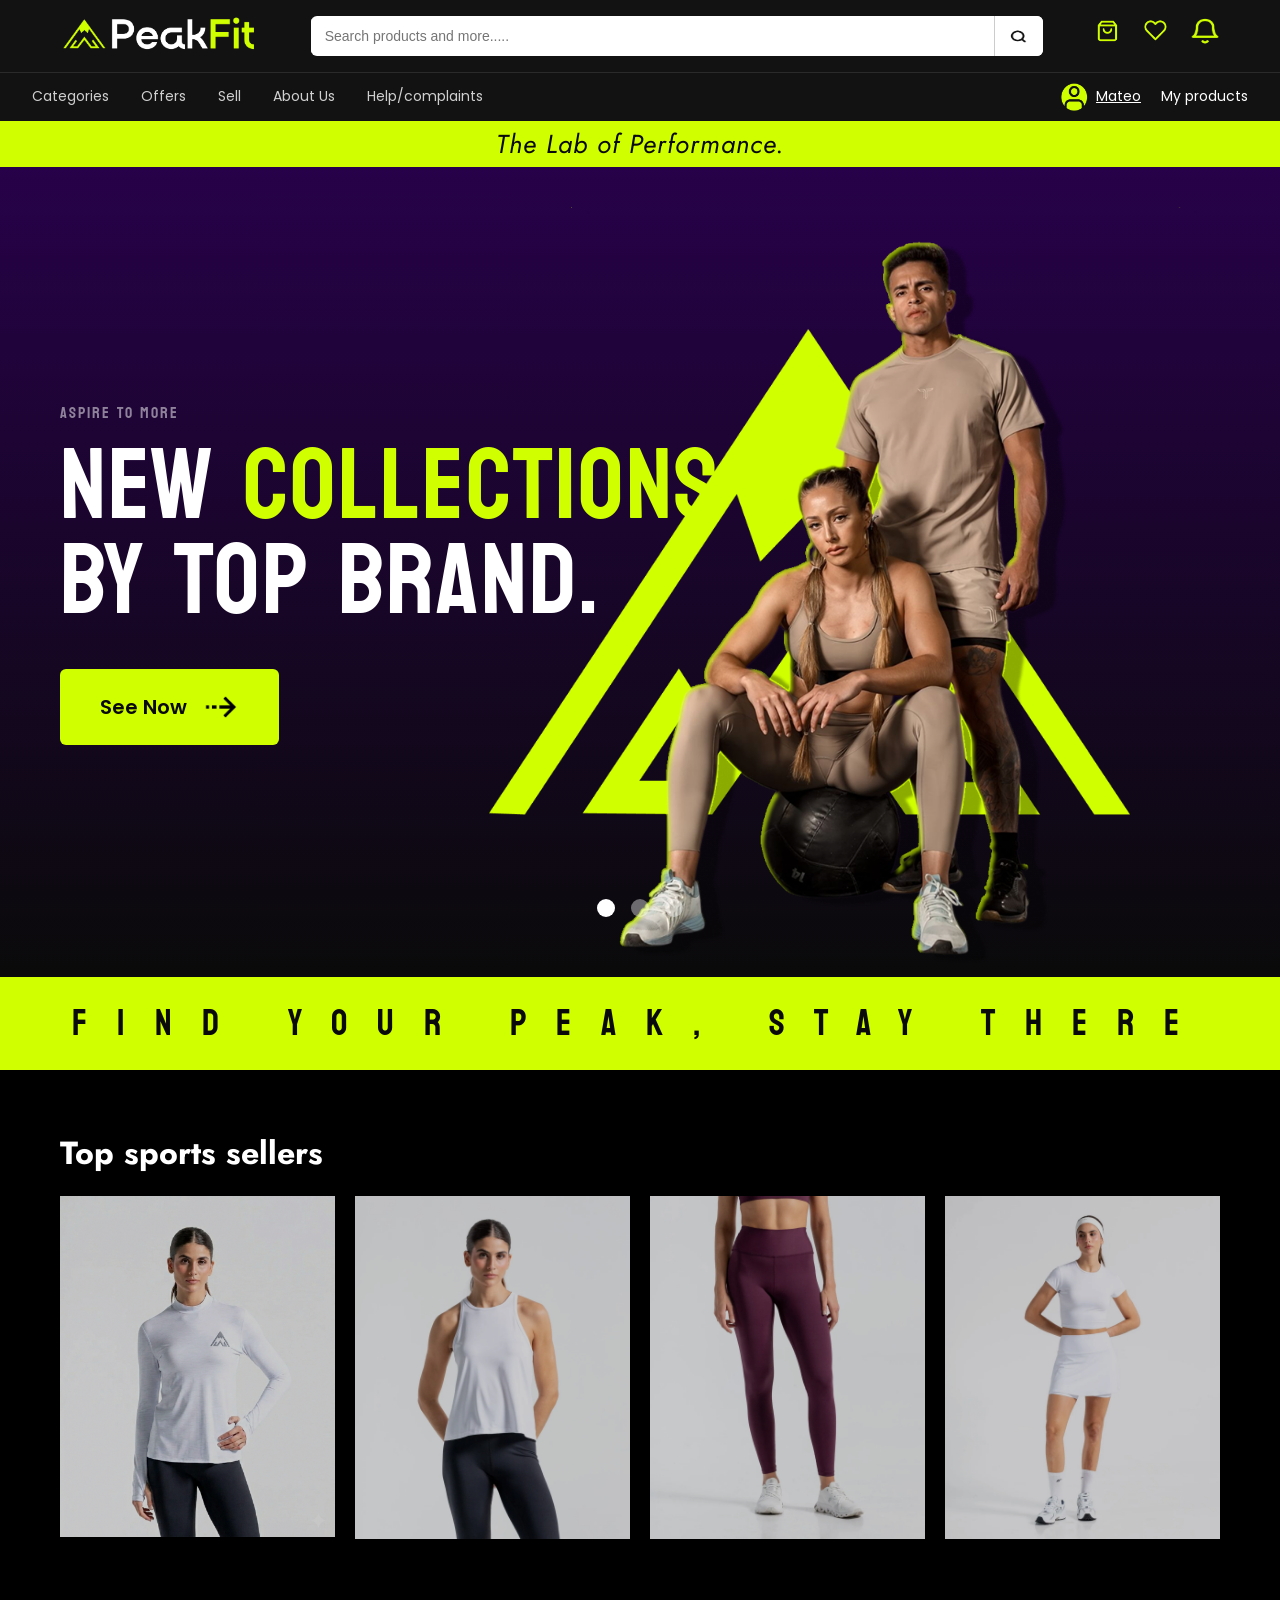
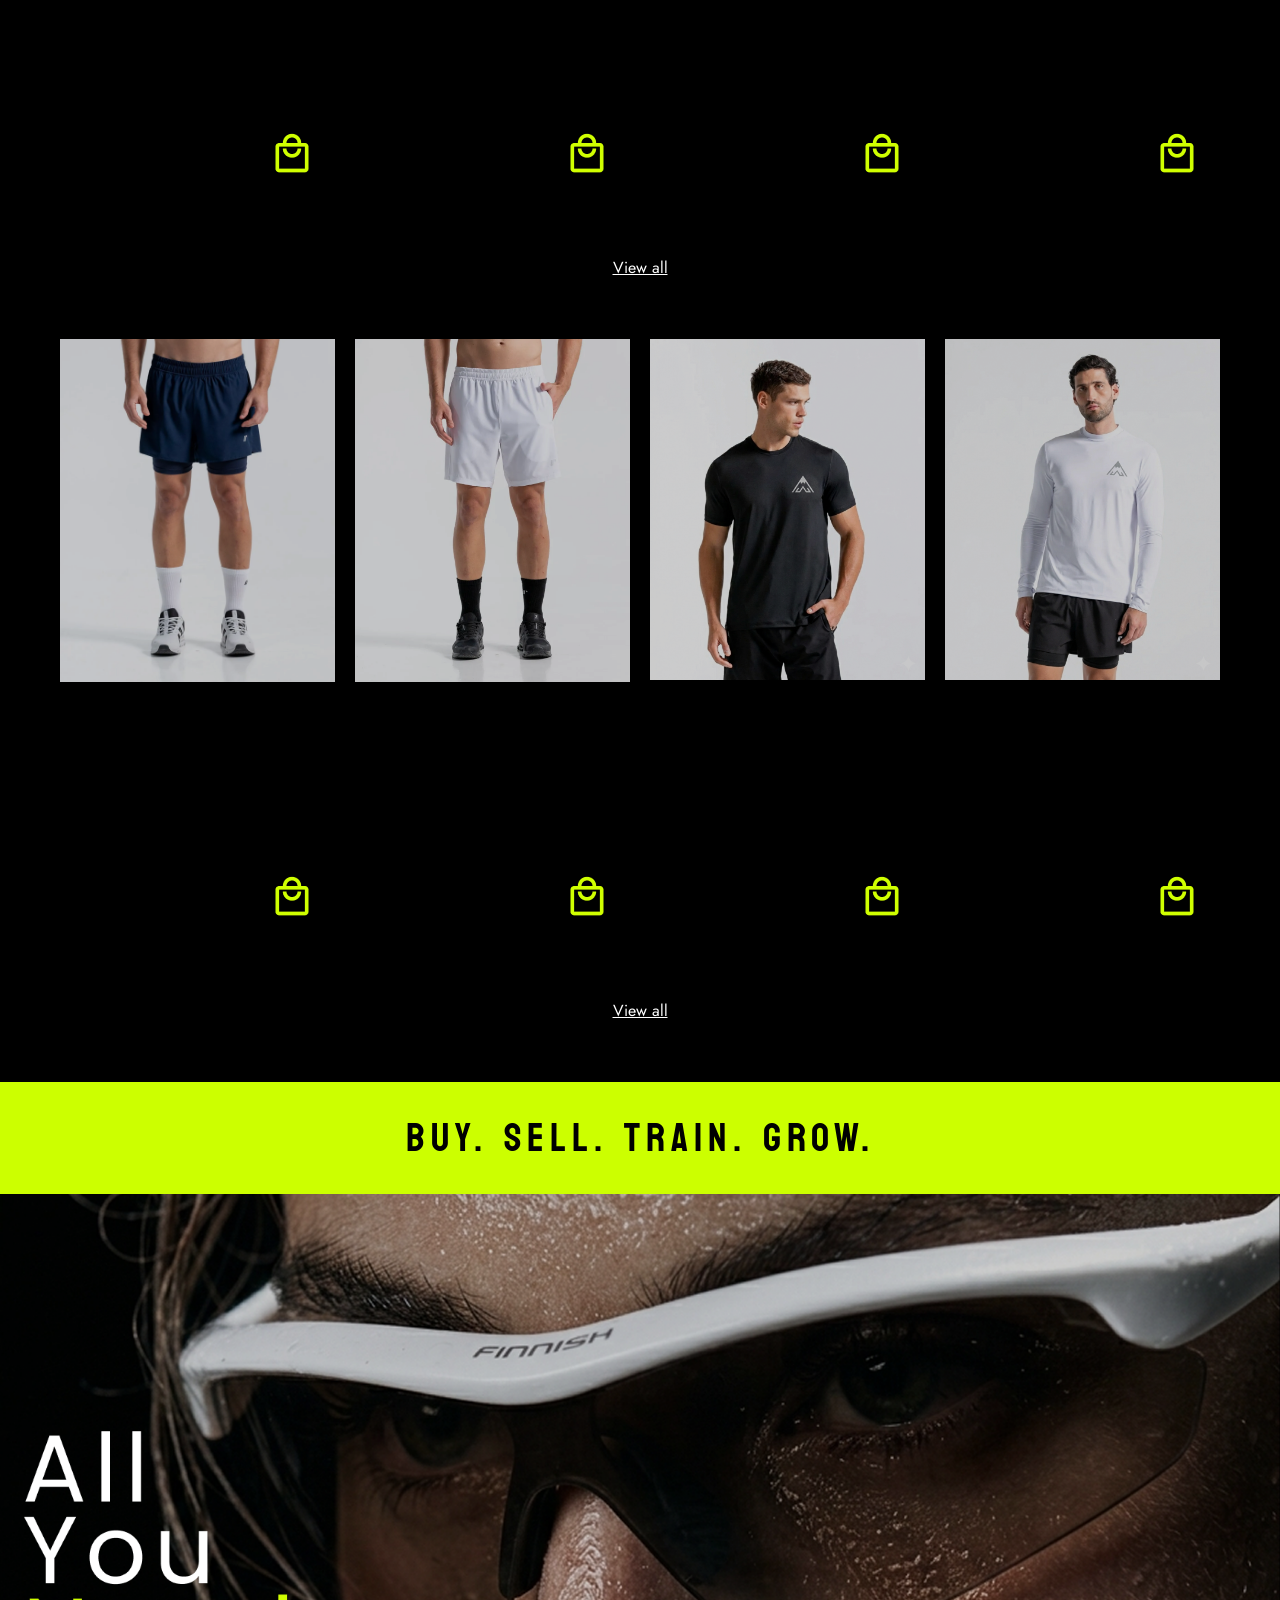
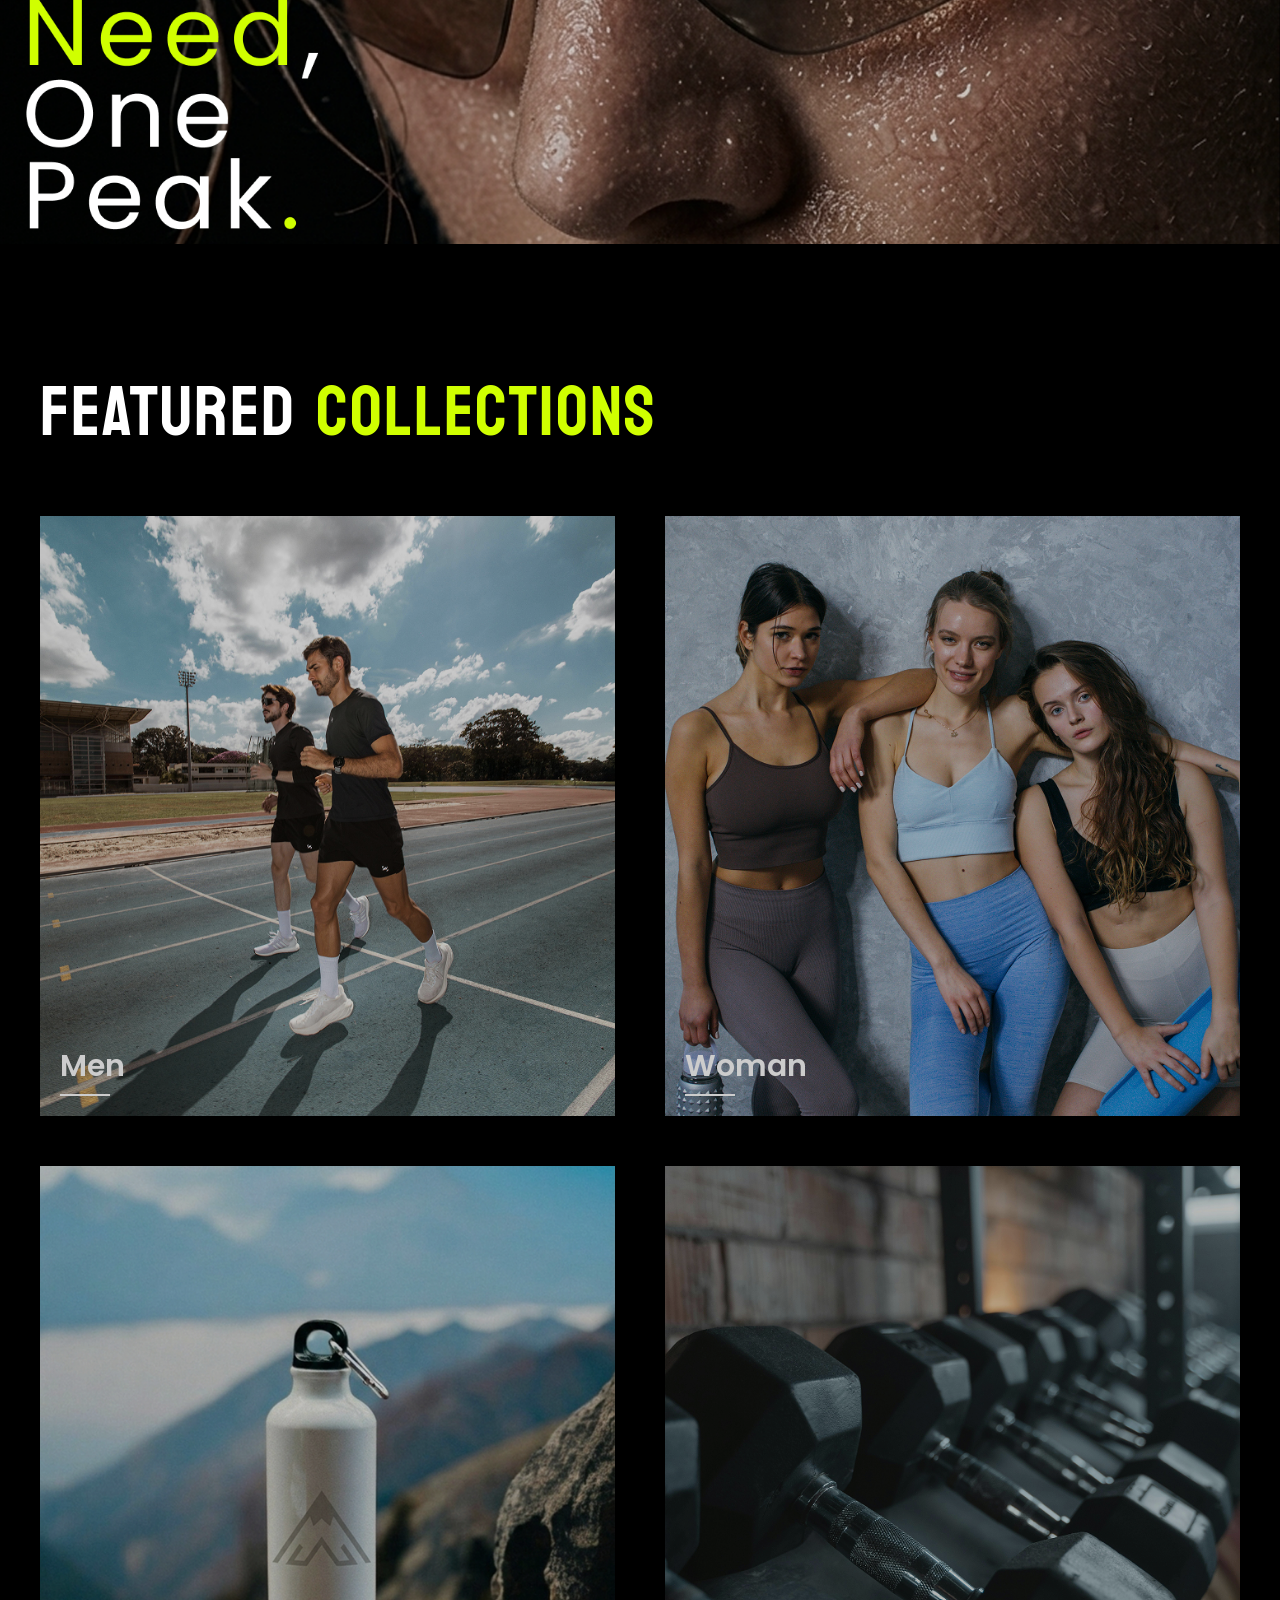
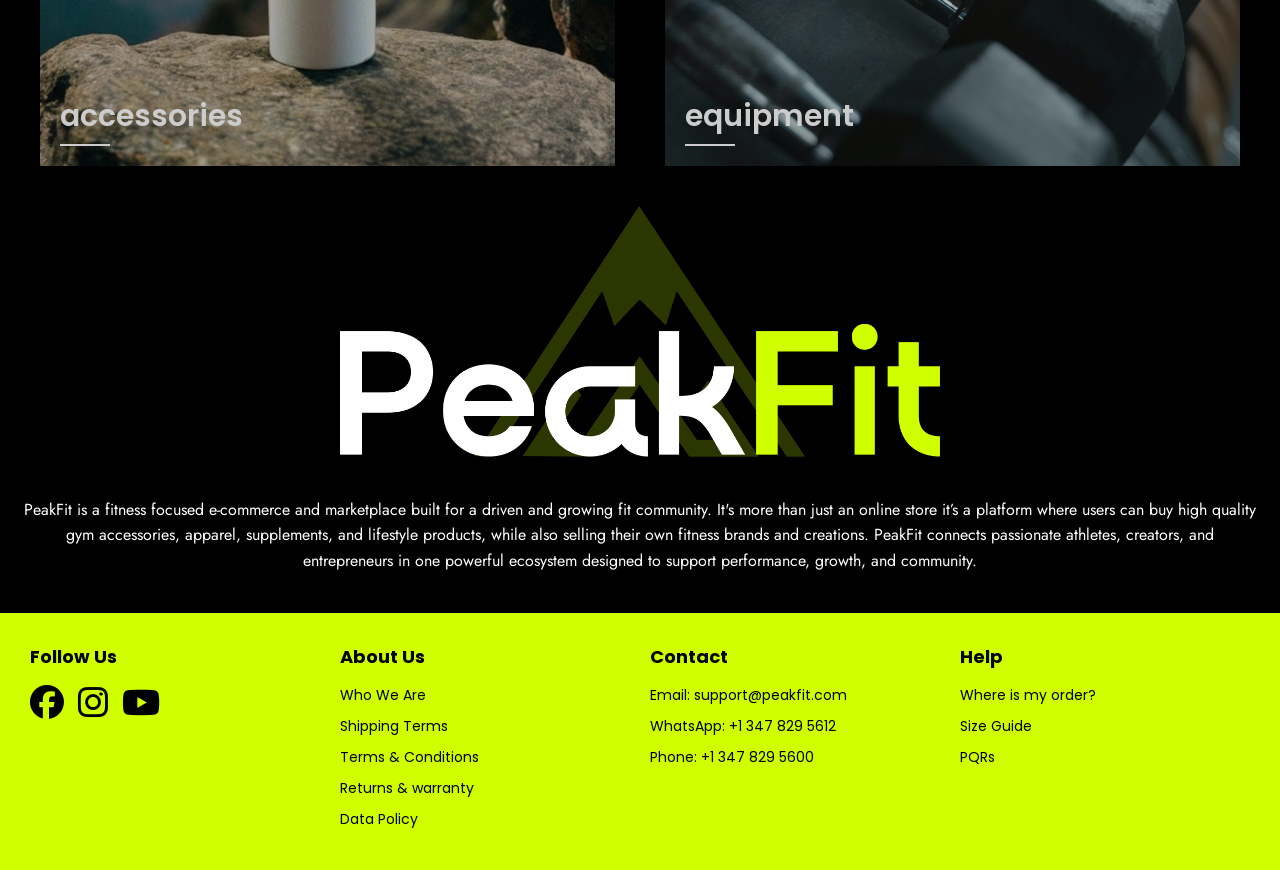
==== commit 451f5e07: "organize project after merge" ====
--- a/index.html
+++ b/index.html
@@ -4,7 +4,13 @@
 <head>
   <meta charset="UTF-8">
   <meta name="viewport" content="width=device-width, initial-scale=1.0">
+
   <title>PeakFit</title>
+
+  <!-- Fuente poppins -->
+  <link href="https://fonts.googleapis.com/css2?family=Poppins:wght@400;600;700&display=swap" rel="stylesheet">
+
+  <!-- Estilos -->
   <link rel="stylesheet" href="styles/global.css">
   <link rel="stylesheet" href="styles/header.css">
   <link rel="stylesheet" href="styles/hero.css">
@@ -16,14 +22,7 @@
 <body>
 
   <div id="app"></div>
-
-
-
-
-
-
-
-
+  <div id="products"></div>
   <section id="collections-section"> </section>
   <footer id="footer"></footer>
 
@@ -32,7 +31,6 @@
   <script src="components/hero.js"></script>
   <script src="components/productos.js"></script>
   <script src="components/footer.js"></script>
-  <script type="module" src="home.js"></script>
 
 </body>
 
--- a/styles/global.css
+++ b/styles/global.css
@@ -8,4 +8,8 @@
   background: #0a0a0a;
   color: white;
   font-family: sans-serif;
+
 }
+body {
+  overflow-x: hidden;
+}
--- a/styles/hero.css
+++ b/styles/hero.css
@@ -56,7 +56,7 @@
   font-family: 'Bayon', sans-serif;
   font-size: 16px;
   color: rgba(255, 255, 255, 0.5);
-  letter-spacing: 3px;
+  letter-spacing: 2px;
   text-transform: uppercase;
   margin-bottom: 12px;
 }
@@ -69,6 +69,8 @@
   text-transform: uppercase;
   margin-bottom: 40px;
   transition: opacity 0.4s ease-in-out;
+  letter-spacing: 2px;
+  font-weight: 100;
 }
 
 .hero-titulo span {
--- a/styles/productos.css
+++ b/styles/productos.css
@@ -1,13 +1,6 @@
 /* productos.css - Jeronimo Escobar */
 
 @import url('https://fonts.googleapis.com/css2?family=Poppins:wght@500&family=Bayon&display=swap');
-
-body {
-  margin: 0;
-  font-family: 'Poppins', sans-serif;
-  background: linear-gradient(to bottom, #17002c, #000);
-  color: white;
-}
 
 .productos {
   padding: 60px;
@@ -66,9 +59,10 @@
   left: 0;
   width: 100%;
   background: black;
-  padding: 8px;
+  padding: 8px 44px 8px 8px; /* padding-right deja espacio para el icono */
   opacity: 0;
   transition: opacity 0.3s ease;
+  box-sizing: border-box;
 }
 
 .card:hover .info {
@@ -89,11 +83,13 @@
   position: absolute;
   bottom: 10px;
   right: 10px;
+  z-index: 2; /* siempre encima del .info */
 }
 
 .icono img {
   width: 35px;
   height: auto;
+  display: block;
 }
 
 /* VIEW ALL */
@@ -102,6 +98,11 @@
   margin: 60px 0;
   text-decoration: underline;
   cursor: pointer;
+}
+
+.view-all:hover {
+  color:#6a8306;
+  scale: 1.05;
 }
 
 /* BANNER */
@@ -116,88 +117,117 @@
   font-size: 40px;
 }
 
-/* HERO */
-.hero {
+/* PRODUCTOS HERO */
+.productos-hero {
   position: relative;
   margin-top: 0px;
 }
 
-.hero img {
+.productos-hero img {
   width: 100vw;
   height: auto;
 }
 
 .banner,
-.hero {
+.productos-hero {
   width: 100vw;
   margin-left: calc(-50vw + 50%);
 }
-/* tablet */ 
+
+/* TABLET */
 @media (max-width: 1024px) {
 
+  .productos {
+    padding: 40px;
+  }
+
   .grid {
-    grid-template-columns: repeat(2, 1fr); /* 2 columnas */
+    grid-template-columns: repeat(2, 1fr);
   }
 
   .img1, .img2 {
-    height: 280px;
+    height: 320px;
   }
 
   .titulo {
     font-size: 28px;
-  }
-
-  .hero-text h1 {
-    font-size: 36px;
   }
 
   .banner {
     font-size: 24px;
     letter-spacing: 5px;
   }
-}
-
-/* mobil */ 
+
+  .icono img {
+    width: 30px;
+  }
+
+  .info {
+    padding: 8px 40px 8px 8px;
+  }
+
+  .nombre {
+    font-size: 12px;
+  }
+
+  .precio {
+    font-size: 12px;
+  }
+}
+
+/* MÓVIL */
 @media (max-width: 600px) {
 
   .productos {
-    padding: 20px;
+    padding: 16px;
   }
 
   .grid {
-    grid-template-columns: repeat(2, 1fr); 
-    gap: 10px; 
+    grid-template-columns: repeat(2, 1fr);
+    gap: 10px;
   }
 
   .img1, .img2 {
-    height: 260px;
+    height: 200px;
   }
 
   .titulo {
-    font-size: 24px;
+    font-size: 22px;
     text-align: center;
+    margin-bottom: 14px;
   }
 
   .view-all {
-    font-size: 14px;
+    font-size: 13px;
+    margin: 30px 0;
   }
 
   .banner {
-    font-size: 18px;
+    font-size: 16px;
     letter-spacing: 3px;
     padding: 10px;
   }
 
-  .hero-text {
-    top: 15%;
-    left: 5%;
-  }
-
-  .hero-text h1 {
-    font-size: 28px;
-  }
-
+  /* icono más pequeño en móvil */
   .icono img {
-    width: 28px;
-  }
-}+    width: 24px;
+  }
+
+  .icono {
+    bottom: 8px;
+    right: 8px;
+  }
+
+  /* info no se mete detrás del icono */
+  .info {
+    padding: 6px 36px 6px 6px;
+  }
+
+  .nombre {
+    font-size: 11px;
+  }
+
+  .precio {
+    font-size: 11px;
+  }
+}
--- a/styles/footer.css
+++ b/styles/footer.css
@@ -1,11 +1,13 @@
-@import url("https://fonts.googleapis.com/css2?family=Bayon&family=Jost:wght@1,400&family=Poppins:wght@600&display=swap");
+@import url("https://fonts.googleapis.com/css2?family=Bayon&family=Jost:ital,wght@0,400;1,400&family=Poppins:wght@600&display=swap");
 
 body {
   background: black;
   color: white;
   font-family: "Jost", sans-serif;
   font-style: normal;
-  margin: 40px;
+  font-weight: 400;
+  
+  
 }
 
 .collections-title {
@@ -13,7 +15,9 @@
   font-size: 70px;
   font-family: "Bayon", sans-serif;
   letter-spacing: 2px;
-  padding-bottom: 50px;
+
+  margin: 40px;
+  font-weight: 100;
 }
 
 .collections-title span {
@@ -24,6 +28,8 @@
   display: grid;
   grid-template-columns: repeat(2, 1fr);
   gap: 50px;
+  margin-right: 40px;
+  margin-left: 40px;
 }
 
 .card {
@@ -101,6 +107,7 @@
   justify-content: center;
   align-items: center;
   gap: 15px;
+ font-style: normal;
 }
 
 .logo-box img {
@@ -115,9 +122,9 @@
   grid-template-columns: repeat(4, 1fr);
   padding: 30px;
   gap: 20px;
-  margin-left: -40px;
-  margin-right: -40px;
-  margin-bottom: -40px;
+  font-family: poppins, sans-serif;
+ 
+
 }
 
 .footer-bottom ul {
